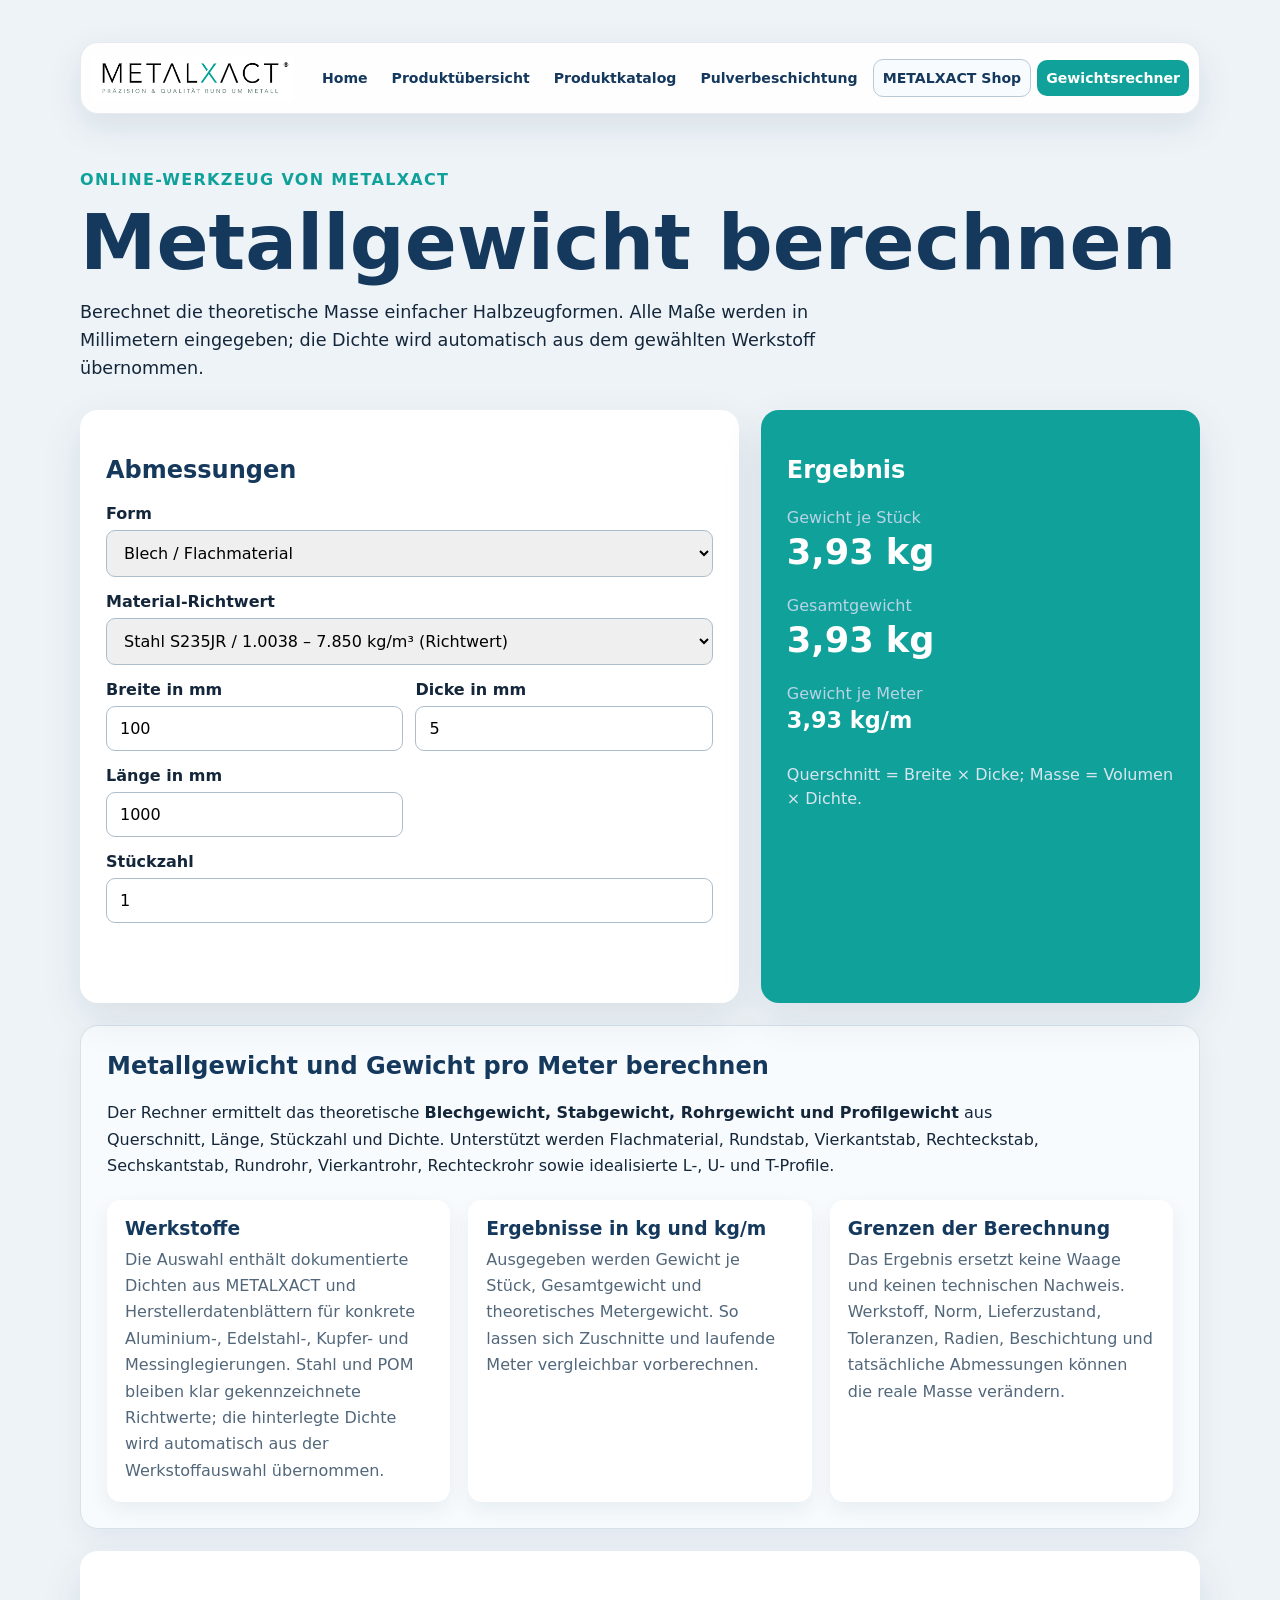
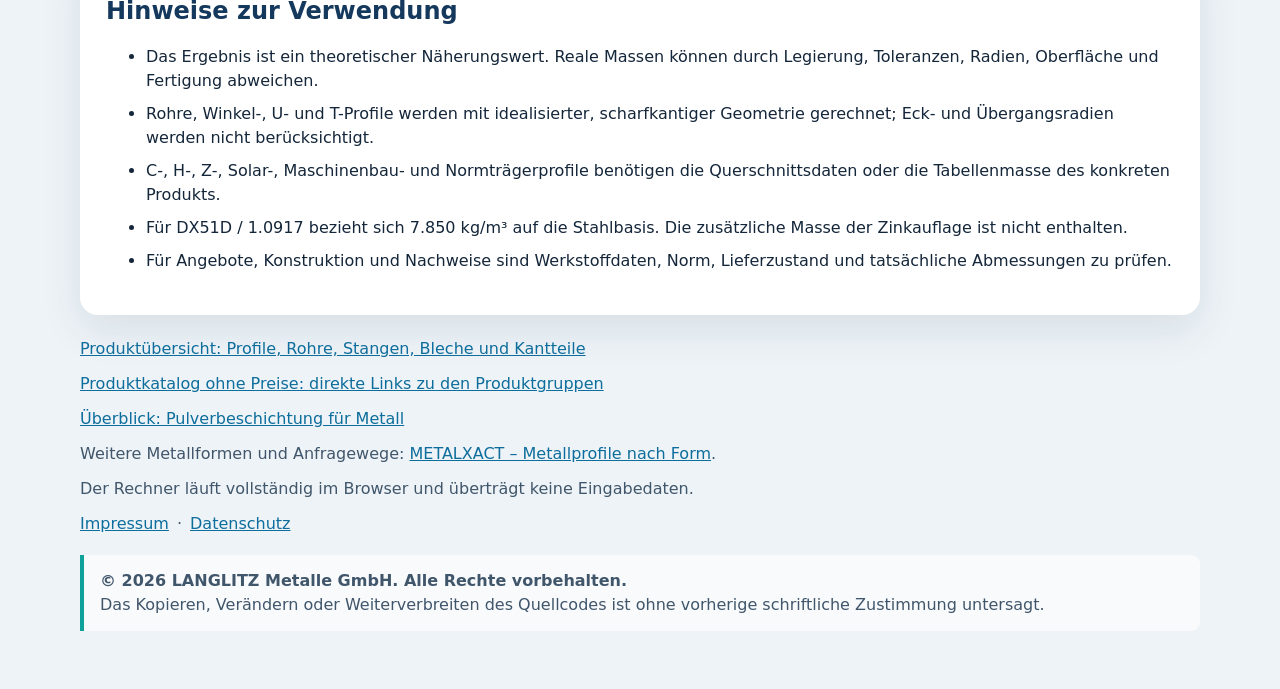
==== index.html @ 7cd344a8 "Hide manual density controls" ====
<!-- Copyright (c) 2026 LANGLITZ Metalle GmbH. All rights reserved. Copying, modification and redistribution of this source code are prohibited without prior written permission. -->
<!doctype html>
<html lang="de" data-rights-owner="LANGLITZ Metalle GmbH">
<head>
  <meta charset="utf-8">
  <meta name="viewport" content="width=device-width, initial-scale=1">
  <link rel="icon" type="image/png" href="[data-uri]">
  <title>Metallgewicht-Rechner: Profile, Rohre & Bleche | METALXACT</title>
  <meta name="description" content="Metallgewicht online berechnen: theoretische Masse und kg/m für Bleche, Stangen, Rohre sowie L-, U- und T-Profile aus Stahl, Edelstahl und weiteren Werkstoffen.">
  <meta name="robots" content="index,follow,max-image-preview:large,max-snippet:-1,max-video-preview:-1">
  <meta name="author" content="LANGLITZ Metalle GmbH">
  <meta name="copyright" content="Copyright 2026 LANGLITZ Metalle GmbH. Alle Rechte vorbehalten.">
  <meta name="rights" content="Quellcode, Design, Texte und Berechnungen sind Eigentum der LANGLITZ Metalle GmbH. Kopieren, Verändern und Weiterverbreiten nur mit vorheriger schriftlicher Zustimmung.">
  <meta name="theme-color" content="#15385d">
  <link rel="canonical" href="https://langlitzmetalle.github.io/metal-weight-calculator/">
  <link rel="license" href="https://github.com/LanglitzMetalle/metal-weight-calculator/blob/main/LICENSE">
  <link rel="sitemap" type="application/xml" href="https://langlitzmetalle.github.io/metal-weight-calculator/sitemap.xml">
  <meta property="og:type" content="website">
  <meta property="og:locale" content="de_DE">
  <meta property="og:site_name" content="METALXACT">
  <meta property="og:title" content="Metallgewicht-Rechner: Profile, Rohre & Bleche | METALXACT">
  <meta property="og:description" content="Metallgewicht online berechnen: theoretische Masse und kg/m für Bleche, Stangen, Rohre sowie L-, U- und T-Profile aus Stahl, Edelstahl und weiteren Werkstoffen.">
  <meta property="og:url" content="https://langlitzmetalle.github.io/metal-weight-calculator/">
  <meta name="twitter:card" content="summary">
  <meta name="twitter:title" content="Metallgewicht-Rechner: Profile, Rohre & Bleche | METALXACT">
  <meta name="twitter:description" content="Metallgewicht online berechnen: theoretische Masse und kg/m für Bleche, Stangen, Rohre sowie L-, U- und T-Profile aus Stahl, Edelstahl und weiteren Werkstoffen.">
  <link rel="stylesheet" href="styles.css?v=20261005-18">
  <script type="application/ld+json">
{
  "@context": "https://schema.org",
  "@graph": [
    {
      "@type": "Organization",
      "@id": "https://www.metalxact.com/#organization",
      "name": "LANGLITZ Metalle GmbH",
      "alternateName": "METALXACT",
      "url": "https://www.metalxact.com/"
    },
    {
      "@type": "WebSite",
      "@id": "https://langlitzmetalle.github.io/metal-weight-calculator/#website",
      "url": "https://langlitzmetalle.github.io/metal-weight-calculator/",
      "name": "METALXACT Metallwerkzeuge",
      "alternateName": "METALXACT",
      "inLanguage": "de-DE",
      "publisher": {
        "@id": "https://www.metalxact.com/#organization"
      },
      "copyrightHolder": {
        "@id": "https://www.metalxact.com/#organization"
      },
      "copyrightYear": 2026,
      "copyrightNotice": "© 2026 LANGLITZ Metalle GmbH. Alle Rechte vorbehalten.",
      "license": "https://github.com/LanglitzMetalle/metal-weight-calculator/blob/main/LICENSE"
    },
    {
      "@type": "WebPage",
      "@id": "https://langlitzmetalle.github.io/metal-weight-calculator/#webpage",
      "url": "https://langlitzmetalle.github.io/metal-weight-calculator/",
      "name": "Metallgewicht-Rechner für Profile, Rohre und Bleche",
      "description": "Metallgewicht online berechnen: theoretische Masse und kg/m für Bleche, Stangen, Rohre sowie L-, U- und T-Profile aus Stahl, Edelstahl und weiteren Werkstoffen.",
      "isPartOf": {
        "@id": "https://langlitzmetalle.github.io/metal-weight-calculator/#website"
      },
      "about": {
        "@id": "https://langlitzmetalle.github.io/metal-weight-calculator/#calculator"
      },
      "mainEntity": {
        "@id": "https://langlitzmetalle.github.io/metal-weight-calculator/#calculator"
      },
      "publisher": {
        "@id": "https://www.metalxact.com/#organization"
      },
      "inLanguage": "de-DE",
      "dateModified": "2026-10-05",
      "keywords": "Metallgewicht berechnen, Blechgewicht, Rohrgewicht, Stabgewicht, Profilgewicht, Gewicht pro Meter, Stahl, Edelstahl, Aluminium",
      "copyrightHolder": {
        "@id": "https://www.metalxact.com/#organization"
      },
      "copyrightYear": 2026,
      "copyrightNotice": "© 2026 LANGLITZ Metalle GmbH. Alle Rechte vorbehalten.",
      "license": "https://github.com/LanglitzMetalle/metal-weight-calculator/blob/main/LICENSE"
    },
    {
      "@type": "WebApplication",
      "@id": "https://langlitzmetalle.github.io/metal-weight-calculator/#calculator",
      "name": "METALXACT Metallgewicht-Rechner",
      "url": "https://langlitzmetalle.github.io/metal-weight-calculator/",
      "description": "Browserbasierter Rechner für theoretische Metallgewichte und Kilogramm pro Meter bei Blechen, Stangen, Rohren und ausgewählten Profilformen.",
      "applicationCategory": "UtilitiesApplication",
      "operatingSystem": "Any",
      "browserRequirements": "JavaScript und ein moderner Webbrowser",
      "isAccessibleForFree": true,
      "inLanguage": "de-DE",
      "provider": {
        "@id": "https://www.metalxact.com/#organization"
      },
      "copyrightHolder": {
        "@id": "https://www.metalxact.com/#organization"
      },
      "copyrightYear": 2026,
      "copyrightNotice": "© 2026 LANGLITZ Metalle GmbH. Alle Rechte vorbehalten.",
      "license": "https://github.com/LanglitzMetalle/metal-weight-calculator/blob/main/LICENSE"
    }
  ]
}
  </script>
</head>
<body>
  <main class="shell">
    <nav class="topnav" aria-label="Seitennavigation">
      <a class="topnav-brand" href="https://langlitzmetalle.github.io/" aria-label="METALXACT Startseite">
        <img src="metalxact-logo.png" width="397" height="90" alt="METALXACT – Präzision und Qualität rund um Metall">
      </a>
      <a href="https://langlitzmetalle.github.io/">Home</a>
      <a href="produkte.html">Produktübersicht</a>
      <a href="produktkatalog.html">Produktkatalog</a>
      <a href="pulverbeschichtung.html">Pulverbeschichtung</a>
      <a class="nav-shop" href="https://www.metalxact.com/">METALXACT Shop</a>
      <a class="nav-calculator active" href="index.html" aria-current="page">Gewichtsrechner</a>
    </nav>
    <header>
      <p class="eyebrow">Online-Werkzeug von METALXACT</p>
      <h1>Metallgewicht berechnen</h1>
      <p class="intro">Berechnet die theoretische Masse einfacher Halbzeugformen. Alle Maße werden in Millimetern eingegeben; die Dichte wird automatisch aus dem gewählten Werkstoff übernommen.</p>
    </header>

    <section class="calculator" aria-labelledby="calculator-title">
      <div class="form-panel">
        <h2 id="calculator-title">Abmessungen</h2>

        <label for="shape">Form</label>
        <select id="shape">
          <option value="plate">Blech / Flachmaterial</option>
          <option value="round">Rundstab</option>
          <option value="square">Vierkantstab</option>
          <option value="rect">Rechteckstab</option>
          <option value="hex">Sechskantstab</option>
          <option value="tube-round">Rundrohr</option>
          <option value="tube-square">Vierkantrohr</option>
          <option value="tube-rect">Rechteckrohr</option>
          <option value="angle">Winkelprofil (L)</option>
          <option value="channel">U-Profil</option>
          <option value="tee">T-Profil</option>
        </select>

        <label for="material">Material-Richtwert</label>
        <select id="material">
          <optgroup label="Stahl">
            <option value="7850" data-note="Technischer Richtwert 7.850 kg/m³ für Stahl nach SSAB Referenzwert; tatsächliche Produktmasse und Toleranzen prüfen.">Stahl S235JR / 1.0038 – 7.850 kg/m³ (Richtwert)</option>
            <option value="7850" data-note="Technischer Richtwert 7.850 kg/m³ für Stahl. Werkstoff DC01 / 1.0330; tatsächliche Produktmasse und Toleranzen prüfen.">Stahl DC01 / 1.0330 – 7.850 kg/m³ (Richtwert)</option>
            <option value="7850" data-note="Technischer Richtwert 7.850 kg/m³ für die Stahlbasis. Die Masse der Zinkauflage ist nicht enthalten und hängt von der Beschichtung ab.">Stahl verzinkt DX51D / 1.0917 – 7.850 kg/m³ (Stahlbasis)</option>
            <option value="7850" data-note="Technischer Richtwert 7.850 kg/m³ für Stahl. Werkstoff S235JRC+C / 1.0122; tatsächliche Produktmasse und Toleranzen prüfen.">Stahl S235JRC+C / 1.0122 – 7.850 kg/m³ (Richtwert)</option>
            <option value="7850" data-note="Technischer Richtwert 7.850 kg/m³ für Stahl. Werkstoff S355J2 / 1.0577; tatsächliche Produktmasse und Toleranzen prüfen.">Stahl S355J2 / 1.0577 – 7.850 kg/m³ (Richtwert)</option>
          </optgroup>
          <optgroup label="Edelstahl – Werkstoffdatenblätter">
            <option value="7900" data-note="METALXACT Werkstoffdatenblatt 1.4301: Dichte 7,9 kg/dm³.">Edelstahl 1.4301 (V2A) – 7.900 kg/m³</option>
            <option value="7900" data-note="voestalpine BÖHLER Werkstoffdatenblatt A506 für 1.4305 / X8CrNiS18-9: Dichte 7,9 kg/dm³.">Edelstahl 1.4305 / X8CrNiS18-9 – 7.900 kg/m³</option>
            <option value="8000" data-note="METALXACT Werkstoffdatenblatt 1.4404: Dichte 8,0 kg/dm³.">Edelstahl 1.4404 (V4A) – 8.000 kg/m³</option>
            <option value="7900" data-note="METALXACT Werkstoffdatenblatt 1.4541: Dichte 7,9 kg/dm³.">Edelstahl 1.4541 – 7.900 kg/m³</option>
            <option value="8000" data-note="METALXACT Werkstoffdatenblatt 1.4571: Dichte 8,0 kg/dm³.">Edelstahl 1.4571 – 8.000 kg/m³</option>
          </optgroup>
          <optgroup label="Aluminium – METALXACT Werkstoffdatenblätter">
            <option value="2700" data-note="METALXACT Werkstoffdatenblatt EN AW-1050A (Al99,5): Dichte 2,70 kg/dm³.">Aluminium EN AW-1050A – 2.700 kg/m³</option>
            <option value="2850" data-note="METALXACT Werkstoffdatenblatt EN AW-2007 (AlCu4PbMgMn): Dichte 2,85 kg/dm³.">Aluminium EN AW-2007 – 2.850 kg/m³</option>
            <option value="2800" data-note="METALXACT Werkstoffdatenblatt EN AW-2017A (AlCu4MgSi): Dichte 2,80 kg/dm³.">Aluminium EN AW-2017A – 2.800 kg/m³</option>
            <option value="2660" data-note="METALXACT Werkstoffdatenblatt EN AW-5083 (AlMg4,5Mn0,7): Dichte 2,66 kg/dm³.">Aluminium EN AW-5083 – 2.660 kg/m³</option>
            <option value="2670" data-note="METALXACT Werkstoffdatenblatt EN AW-5754 (AlMg3): Dichte 2,67 kg/dm³.">Aluminium EN AW-5754 – 2.670 kg/m³</option>
            <option value="2700" data-note="METALXACT Werkstoffdatenblatt EN AW-6060 (AlMgSi0,5): Dichte 2,70 kg/dm³.">Aluminium EN AW-6060 – 2.700 kg/m³</option>
            <option value="2700" data-note="METALXACT Werkstoffdatenblatt EN AW-6082 (AlMgSi1): Dichte 2,70 kg/dm³.">Aluminium EN AW-6082 – 2.700 kg/m³</option>
          </optgroup>
          <optgroup label="Kupfer- und Messinglegierungen – Werkstoffdatenblätter">
            <option value="8930" data-note="METALXACT Werkstoffdatenblatt CW004A Cu-ETP: Dichte 8,93 kg/dm³.">Kupfer CW004A / Cu-ETP – 8.930 kg/m³</option>
            <option value="8900" data-note="Aurubis Werkstoffdatenblatt Cu-DHP / CW024A: Dichte 8,9 g/cm³.">Kupfer Cu-DHP / CW024A – 8.900 kg/m³</option>
            <option value="8900" data-note="Aurubis Werkstoffangabe Cu-OF / CW008A: Dichte 8,9 g/cm³.">Kupfer Cu-OF / CW008A – 8.900 kg/m³</option>
            <option value="8440" data-note="METALXACT Werkstoffdatenblatt CW508L CuZn37: Dichte 8,44 kg/dm³.">Messing CW508L / CuZn37 – 8.440 kg/m³</option>
            <option value="8500" data-note="Diehl Brass Solutions Werkstoffdatenblatt CuZn39Pb3 / CW614N: Dichte 8,5 g/cm³.">Messing CuZn39Pb3 / CW614N – 8.500 kg/m³</option>
            <option value="8720" data-note="METALXACT Werkstoffdatenblatt CC483K CuSn12-C: Dichte 8,72 g/cm³.">Bronze CC483K / CuSn12-C – 8.720 kg/m³</option>
            <option value="8830" data-note="METALXACT Werkstoffdatenblatt CC493K CuSn7Zn4Pb7-C: Dichte 8,83 g/cm³.">Rotguss CC493K / CuSn7Zn4Pb7-C – 8.830 kg/m³</option>
          </optgroup>
          <optgroup label="Kunststoff">
            <option value="1410" data-note="Technischer Richtwert für POM; im METALXACT Werkstoffdatenblatt-Bereich ist kein Dichtewert für POM veröffentlicht.">POM – 1.410 kg/m³ (Richtwert)</option>
          </optgroup>
        </select>

        <div hidden aria-hidden="true">
          <label for="density">Dichte in kg/m³</label>
          <input id="density" type="number" min="1" step="1" value="7850" inputmode="decimal">
          <p id="density-note" class="field-note">Technischer Richtwert 7.850 kg/m³ für Stahl nach SSAB Referenzwert; tatsächliche Produktmasse und Toleranzen prüfen.</p>
        </div>
        <div id="dimensions" class="dimensions"></div>

        <label for="quantity">Stückzahl</label>
        <input id="quantity" type="number" min="1" step="1" value="1" inputmode="numeric">

        <p id="error" class="error" role="alert"></p>
      </div>

      <div class="result-panel" aria-live="polite">
        <h2>Ergebnis</h2>
        <p class="result-label">Gewicht je Stück</p>
        <p class="result" id="weight-piece">–</p>
        <p class="result-label">Gesamtgewicht</p>
        <p class="result" id="weight-total">–</p>
        <p class="result-label">Gewicht je Meter</p>
        <p class="result small" id="weight-meter">–</p>
        <p id="formula" class="formula"></p>
      </div>
    </section>


    <section class="seo-content" aria-labelledby="seo-calculator-title">
      <h2 id="seo-calculator-title">Metallgewicht und Gewicht pro Meter berechnen</h2>
      <p>Der Rechner ermittelt das theoretische <strong>Blechgewicht, Stabgewicht, Rohrgewicht und Profilgewicht</strong> aus Querschnitt, Länge, Stückzahl und Dichte. Unterstützt werden Flachmaterial, Rundstab, Vierkantstab, Rechteckstab, Sechskantstab, Rundrohr, Vierkantrohr, Rechteckrohr sowie idealisierte L-, U- und T-Profile.</p>
      <div class="semantic-grid">
        <article><h3>Werkstoffe</h3><p>Die Auswahl enthält dokumentierte Dichten aus METALXACT und Herstellerdatenblättern für konkrete Aluminium-, Edelstahl-, Kupfer- und Messinglegierungen. Stahl und POM bleiben klar gekennzeichnete Richtwerte; die hinterlegte Dichte wird automatisch aus der Werkstoffauswahl übernommen.</p></article>
        <article><h3>Ergebnisse in kg und kg/m</h3><p>Ausgegeben werden Gewicht je Stück, Gesamtgewicht und theoretisches Metergewicht. So lassen sich Zuschnitte und laufende Meter vergleichbar vorberechnen.</p></article>
        <article><h3>Grenzen der Berechnung</h3><p>Das Ergebnis ersetzt keine Waage und keinen technischen Nachweis. Werkstoff, Norm, Lieferzustand, Toleranzen, Radien, Beschichtung und tatsächliche Abmessungen können die reale Masse verändern.</p></article>
      </div>
    </section>

    <section class="notes">
      <h2>Hinweise zur Verwendung</h2>
      <ul>
        <li>Das Ergebnis ist ein theoretischer Näherungswert. Reale Massen können durch Legierung, Toleranzen, Radien, Oberfläche und Fertigung abweichen.</li>
        <li>Rohre, Winkel-, U- und T-Profile werden mit idealisierter, scharfkantiger Geometrie gerechnet; Eck- und Übergangsradien werden nicht berücksichtigt.</li>
        <li>C-, H-, Z-, Solar-, Maschinenbau- und Normträgerprofile benötigen die Querschnittsdaten oder die Tabellenmasse des konkreten Produkts.</li>
        <li>Für DX51D / 1.0917 bezieht sich 7.850 kg/m³ auf die Stahlbasis. Die zusätzliche Masse der Zinkauflage ist nicht enthalten.</li>
        <li>Für Angebote, Konstruktion und Nachweise sind Werkstoffdaten, Norm, Lieferzustand und tatsächliche Abmessungen zu prüfen.</li>
      </ul>
    </section>

    <footer>
      <p><a href="produkte.html">Produktübersicht: Profile, Rohre, Stangen, Bleche und Kantteile</a></p>
      <p><a href="produktkatalog.html">Produktkatalog ohne Preise: direkte Links zu den Produktgruppen</a></p>
      <p><a href="pulverbeschichtung.html">Überblick: Pulverbeschichtung für Metall</a></p>
      <p>Weitere Metallformen und Anfragewege: <a href="https://www.metalxact.com/formen/">METALXACT – Metallprofile nach Form</a>.</p>
      <p>Der Rechner läuft vollständig im Browser und überträgt keine Eingabedaten.</p>
      <p class="legal-links"><a href="https://www.metalxact.com/informationen/impressum/">Impressum</a> · <a href="https://www.metalxact.com/informationen/datenschutz/">Datenschutz</a></p>
      <p class="copyright-notice"><strong>© 2026 LANGLITZ Metalle GmbH. Alle Rechte vorbehalten.</strong><br>Das Kopieren, Verändern oder Weiterverbreiten des Quellcodes ist ohne vorherige schriftliche Zustimmung untersagt.</p>
    </footer>
  </main>
  <script src="app.js?v=20261005-5"></script>
</body>
</html>
---- styles.css ----
/*
 * Copyright (c) 2026 LANGLITZ Metalle GmbH. All rights reserved.
 * Copying, modification and redistribution are prohibited without prior written permission.
 */

:root {
  color-scheme: light;
  font-family: Inter, ui-sans-serif, system-ui, -apple-system, BlinkMacSystemFont, "Segoe UI", sans-serif;
  color: #14263a;
  background: #eef3f7;
}

* { box-sizing: border-box; }
body { margin: 0; }
.shell { width: min(1120px, calc(100% - 32px)); margin: 0 auto; padding: 42px 0; }
header { margin-bottom: 28px; }
.topnav { display: flex; flex-wrap: nowrap; align-items: center; gap: 6px; margin-bottom: 56px; padding: 10px; border: 1px solid rgba(21, 56, 93, .1); border-radius: 18px; background: rgba(255, 255, 255, .9); box-shadow: 0 12px 34px rgba(21, 56, 93, .1); }
.topnav a { padding: 10px 9px; border-radius: 10px; color: #15385d; font-size: .88rem; font-weight: 780; text-decoration: none; white-space: nowrap; transition: background-color .16s ease, color .16s ease, transform .16s ease; }
.topnav a.topnav-brand,
.topnav a.topnav-brand:hover,
.topnav a.topnav-brand:focus,
.topnav a.topnav-brand:active {
  display: block;
  width: clamp(168px, 18vw, 200px);
  height: 50px;
  margin: 0 auto 0 2px;
  padding: 0;
  background: transparent;
  transform: none !important;
  transition: none;
}
.topnav-brand img { display: block; width: 100%; height: 100%; object-fit: contain; }
.sr-only { position: absolute; width: 1px; height: 1px; padding: 0; margin: -1px; overflow: hidden; clip: rect(0, 0, 0, 0); white-space: nowrap; border: 0; }
.topnav a:hover { background: #e8f0f6; color: #0f2e4d; transform: translateY(-1px); }
.topnav a.active { background: #15385d; color: #fff; }
.topnav a.nav-shop { border: 1px solid #b8c9d5; background: #f8fbfd; }
.topnav a.nav-shop:hover { border-color: #15385d; background: #edf4f8; }
.topnav a.nav-calculator { background: #10a19a; color: #fff; }
.topnav a.nav-calculator:hover, .topnav a.nav-calculator:focus-visible { background: #15385d; color: #fff; }
.eyebrow { color: #10a19a; font-weight: 800; letter-spacing: .08em; text-transform: uppercase; }
h1 { margin: 8px 0; font-size: clamp(2.2rem, 7vw, 4.8rem); line-height: .98; color: #15385d; }
h2 { color: #15385d; }
.intro { max-width: 760px; font-size: 1.1rem; line-height: 1.6; }
.hero-actions { display: flex; flex-wrap: wrap; gap: 12px; margin-top: 24px; }
.button-link { display: inline-block; padding: 12px 16px; border-radius: 9px; background: #10a19a; color: #fff; font-weight: 800; text-decoration: none; }
.button-link:hover, .button-link:focus-visible { background: #15385d; }
.button-link.secondary { background: #15385d; }
.calculator { display: grid; grid-template-columns: minmax(0, 1.2fr) minmax(280px, .8fr); gap: 22px; }
.form-panel, .result-panel, .notes { background: #fff; border-radius: 18px; padding: 26px; box-shadow: 0 15px 40px rgba(21, 56, 93, .1); }
label { display: block; margin: 15px 0 7px; font-weight: 700; }
.field-note { margin: 7px 0 0; color: #52677a; font-size: .9rem; line-height: 1.45; }
input, select, button { width: 100%; border-radius: 9px; border: 1px solid #aebdca; padding: 12px 13px; font: inherit; }
input:focus, select:focus { outline: 3px solid rgba(26, 114, 160, .2); border-color: #1a72a0; }
.dimensions { display: grid; grid-template-columns: repeat(2, minmax(0, 1fr)); gap: 0 12px; }
button { margin-top: 22px; border: 0; background: #10a19a; color: #fff; font-weight: 800; cursor: pointer; }
button:hover, button:focus-visible { background: #15385d; }
.result-panel { background: #10a19a; color: #fff; }
.result-panel h2 { color: #fff; }
.result-label { margin: 24px 0 4px; color: #b9d4e7; }
.result { margin: 0; font-weight: 850; font-size: 2.2rem; }
.result.small { font-size: 1.4rem; }
.formula { margin-top: 30px; color: #d8e5ee; line-height: 1.5; }
.error { min-height: 1.4em; color: #a32616; font-weight: 700; }
.notes { margin-top: 22px; }
.notes li { margin-bottom: 9px; line-height: 1.5; }
.catalog { display: grid; grid-template-columns: repeat(2, minmax(0, 1fr)); gap: 20px; }
.catalog-card { background: #fff; border-radius: 18px; padding: 24px; box-shadow: 0 15px 40px rgba(21, 56, 93, .1); }
.catalog-card h2 { margin-top: 0; }
.catalog-card p { color: #52677a; line-height: 1.5; }
.catalog-card ul { columns: 2; column-gap: 24px; padding-left: 20px; }
.catalog-card li { break-inside: avoid; margin-bottom: 9px; }
.catalog-card a { text-underline-offset: 3px; }
.catalog-card.compact ul { columns: 1; }
.catalog-jump { display: flex; flex-wrap: wrap; gap: 10px; margin: 0 0 22px; padding: 0; list-style: none; }
.catalog-jump a { display: inline-block; padding: 9px 13px; border: 1px solid #c7d3dc; border-radius: 999px; background: #fff; color: #15385d; font-weight: 750; text-decoration: none; }
.catalog-jump a:hover { border-color: #15385d; background: #15385d; color: #fff; }
.catalog-section { margin-top: 24px; scroll-margin-top: 20px; }
.catalog-section > h2 { margin: 0 0 14px; font-size: 1.75rem; }
.catalog-section .catalog { align-items: start; }
.catalog-list { margin: 0; padding-left: 20px; columns: 2; column-gap: 24px; }
.catalog-list li { break-inside: avoid; margin-bottom: 10px; line-height: 1.4; }
.catalog-list a { text-underline-offset: 3px; }
.catalog-source { color: #52677a; font-size: .94rem; line-height: 1.55; }
.fact-grid { display: grid; grid-template-columns: repeat(3, minmax(0, 1fr)); gap: 20px; margin-bottom: 20px; }
.fact-card, .process-section { background: #fff; border-radius: 18px; padding: 24px; box-shadow: 0 15px 40px rgba(21, 56, 93, .1); }
.fact-card h2 { margin: 8px 0; }
.fact-card p { margin-bottom: 0; color: #52677a; line-height: 1.55; }
.fact-value { color: #10a19a; font-size: 2rem; font-weight: 850; }
.coating-catalog { margin-bottom: 20px; }
.coating-catalog .catalog-card ul { columns: 1; }
.process-section h2 { margin-top: 0; }
.process-list { display: grid; grid-template-columns: repeat(3, minmax(0, 1fr)); gap: 16px; padding: 0; list-style: none; counter-reset: process; }
.process-list li { counter-increment: process; border-left: 4px solid #10a19a; padding: 4px 0 4px 16px; }
.process-list li::before { content: "0" counter(process); display: block; margin-bottom: 8px; color: #10a19a; font-weight: 850; }
.process-list strong, .process-list span { display: block; }
.process-list span { margin-top: 8px; color: #52677a; line-height: 1.55; }
footer { margin-top: 24px; color: #40566b; }
.legal-links { display: flex; flex-wrap: wrap; gap: 8px; align-items: center; }
.copyright-notice { margin-top: 22px; padding: 14px 16px; border-left: 4px solid #10a19a; background: rgba(255, 255, 255, .62); border-radius: 0 9px 9px 0; line-height: 1.5; }
a { color: #0d6d9c; }

@media (max-width: 980px) {
  .topnav { flex-wrap: wrap; align-items: stretch; }
  .topnav a.topnav-brand { flex: 1 0 100%; width: 100%; margin: 2px 0 7px; }
  .topnav-brand img { width: min(220px, 78vw); margin: 0 auto; }
  .topnav a:not(.topnav-brand) { flex: 1 1 160px; text-align: center; }
}

@media (max-width: 760px) {
  .calculator { grid-template-columns: 1fr; }
  .catalog { grid-template-columns: 1fr; }
  .fact-grid, .process-list { grid-template-columns: 1fr; }
  .dimensions { grid-template-columns: 1fr; }
  .catalog-card ul { columns: 1; }
  .catalog-list { columns: 1; }
  .shell { padding: 30px 0; }
}


/* SEO content and visible breadcrumb navigation */
.breadcrumbs { display: flex; align-items: center; flex-wrap: wrap; gap: 8px; margin: 18px 0 4px; color: #52677a; font-size: .94rem; }
.breadcrumbs a { color: #15385d; font-weight: 700; text-underline-offset: 3px; }
.seo-content { margin-top: 22px; padding: 26px; border: 1px solid #d7e1e8; border-radius: 18px; background: #f8fbfd; box-shadow: 0 10px 28px rgba(21, 56, 93, .06); }
.seo-content h2 { margin-top: 0; }
.seo-content p { max-width: 980px; line-height: 1.65; }
.semantic-grid { display: grid; grid-template-columns: repeat(3, minmax(0, 1fr)); gap: 18px; margin-top: 20px; }
.semantic-grid article { padding: 18px; border-radius: 14px; background: #fff; box-shadow: 0 8px 20px rgba(21, 56, 93, .07); }
.semantic-grid h3 { margin: 0 0 8px; color: #15385d; }
.semantic-grid p { margin: 0; color: #52677a; }
@media (max-width: 760px) { .semantic-grid { grid-template-columns: 1fr; } .seo-content { padding: 21px; } }
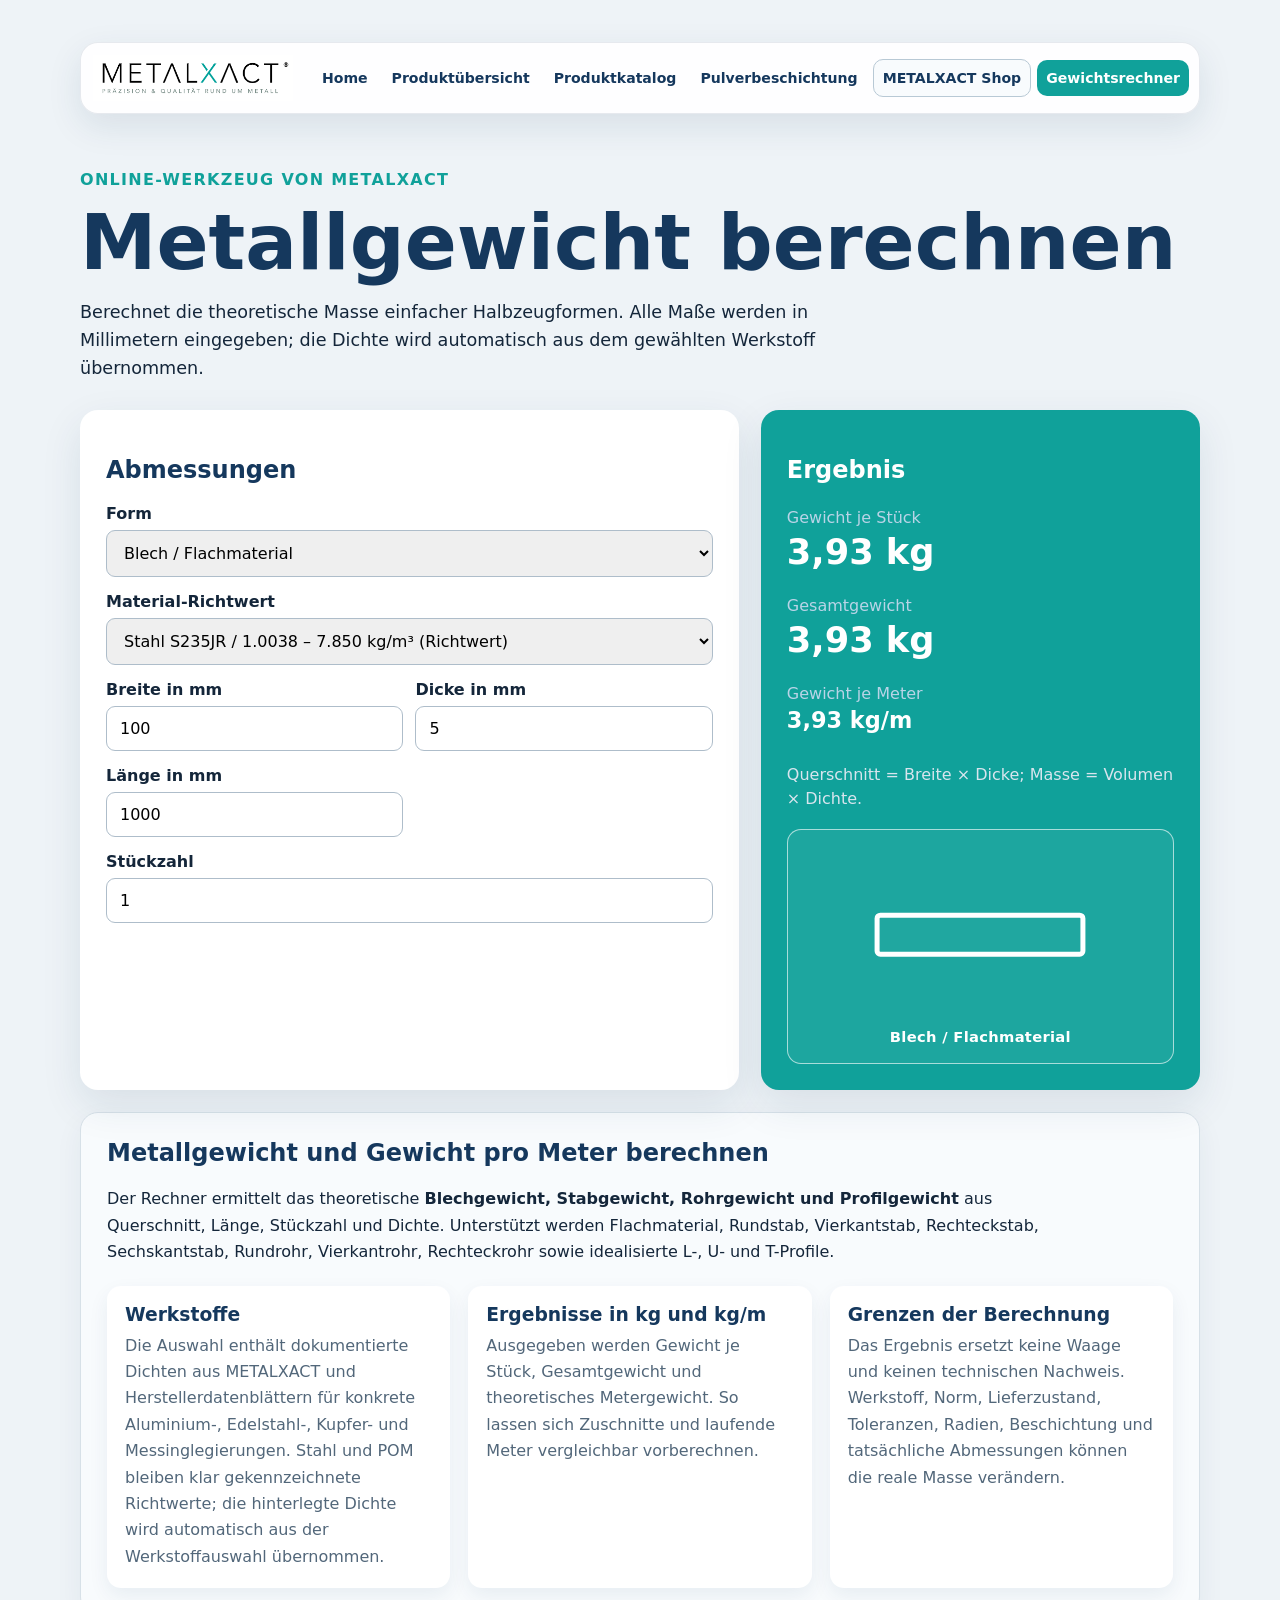
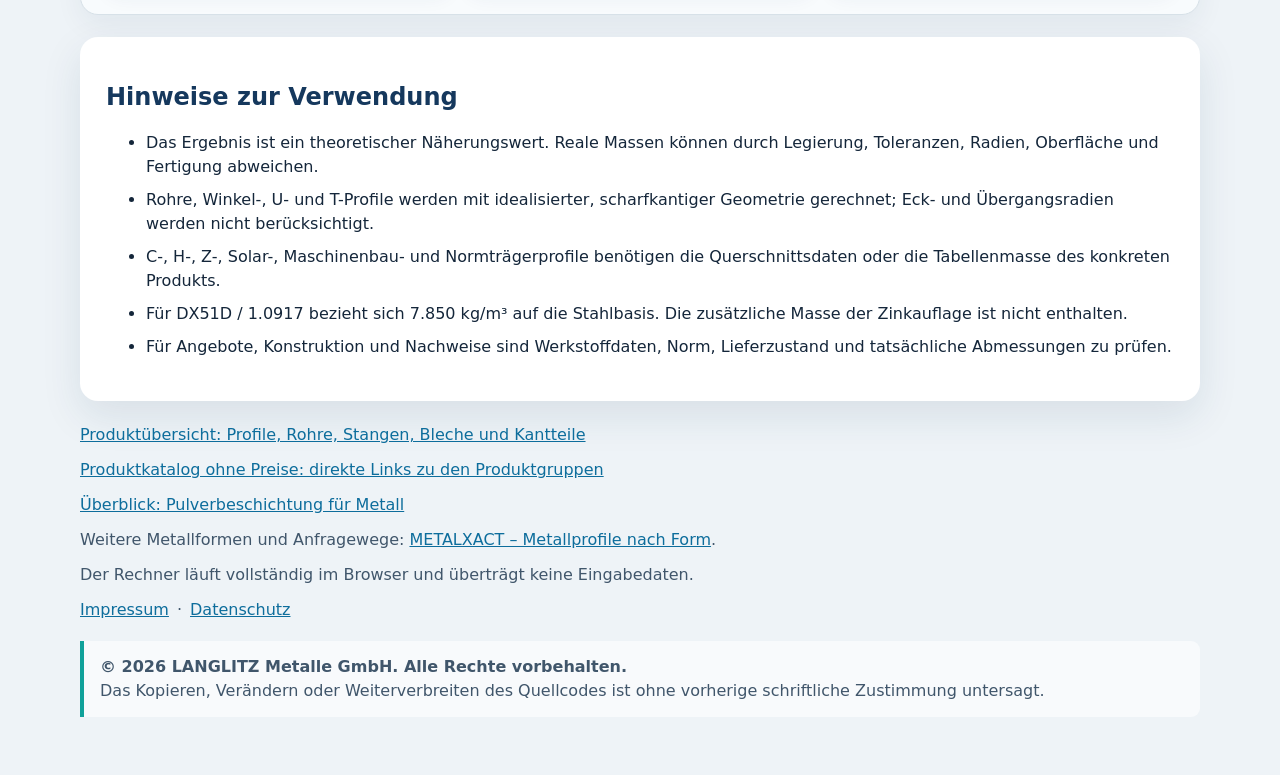
==== commit bac63c02: "Add dynamic profile illustrations" ====
--- a/index.html
+++ b/index.html
@@ -24,7 +24,7 @@
   <meta name="twitter:card" content="summary">
   <meta name="twitter:title" content="Metallgewicht-Rechner: Profile, Rohre & Bleche | METALXACT">
   <meta name="twitter:description" content="Metallgewicht online berechnen: theoretische Masse und kg/m für Bleche, Stangen, Rohre sowie L-, U- und T-Profile aus Stahl, Edelstahl und weiteren Werkstoffen.">
-  <link rel="stylesheet" href="styles.css?v=20261005-18">
+  <link rel="stylesheet" href="styles.css?v=20261005-19">
   <script type="application/ld+json">
 {
   "@context": "https://schema.org",
@@ -205,6 +205,50 @@
         <p class="result-label">Gewicht je Meter</p>
         <p class="result small" id="weight-meter">–</p>
         <p id="formula" class="formula"></p>
+        <div id="shape-visual" class="shape-visual" role="img" aria-label="Formdarstellung: Blech / Flachmaterial">
+          <svg viewBox="0 0 240 160" aria-hidden="true" focusable="false">
+            <defs>
+              <symbol id="mx-shape-plate" viewBox="0 0 240 160">
+                <rect class="shape-solid" x="25" y="62" width="190" height="36" rx="3"/>
+              </symbol>
+              <symbol id="mx-shape-round" viewBox="0 0 240 160">
+                <circle class="shape-solid" cx="120" cy="80" r="52"/>
+              </symbol>
+              <symbol id="mx-shape-square" viewBox="0 0 240 160">
+                <rect class="shape-solid" x="70" y="30" width="100" height="100" rx="2"/>
+              </symbol>
+              <symbol id="mx-shape-rect" viewBox="0 0 240 160">
+                <rect class="shape-solid" x="35" y="50" width="170" height="60" rx="2"/>
+              </symbol>
+              <symbol id="mx-shape-hex" viewBox="0 0 240 160">
+                <polygon class="shape-solid" points="78,28 162,28 210,80 162,132 78,132 30,80"/>
+              </symbol>
+              <symbol id="mx-shape-tube-round" viewBox="0 0 240 160">
+                <circle class="shape-solid" cx="120" cy="80" r="56"/>
+                <circle class="shape-cutout" cx="120" cy="80" r="34" fill="#10a19a" fill-opacity="1"/>
+              </symbol>
+              <symbol id="mx-shape-tube-square" viewBox="0 0 240 160">
+                <rect class="shape-solid" x="62" y="22" width="116" height="116" rx="3"/>
+                <rect class="shape-cutout" x="86" y="46" width="68" height="68" rx="2" fill="#10a19a" fill-opacity="1"/>
+              </symbol>
+              <symbol id="mx-shape-tube-rect" viewBox="0 0 240 160">
+                <rect class="shape-solid" x="30" y="43" width="180" height="74" rx="3"/>
+                <rect class="shape-cutout" x="58" y="62" width="124" height="36" rx="2" fill="#10a19a" fill-opacity="1"/>
+              </symbol>
+              <symbol id="mx-shape-angle" viewBox="0 0 240 160">
+                <path class="shape-solid" d="M48 24H82V108H192V136H48Z"/>
+              </symbol>
+              <symbol id="mx-shape-channel" viewBox="0 0 240 160">
+                <path class="shape-solid" d="M40 24H74V105H166V24H200V136H40Z"/>
+              </symbol>
+              <symbol id="mx-shape-tee" viewBox="0 0 240 160">
+                <path class="shape-solid" d="M38 24H202V56H137V136H103V56H38Z"/>
+              </symbol>
+            </defs>
+            <use id="shape-visual-use" href="#mx-shape-plate" fill="#fff" fill-opacity=".11" stroke="#fff" stroke-width="5" stroke-linejoin="round"/>
+          </svg>
+          <p id="shape-visual-label" class="shape-visual-label">Blech / Flachmaterial</p>
+        </div>
       </div>
     </section>
 
@@ -240,6 +284,6 @@
       <p class="copyright-notice"><strong>© 2026 LANGLITZ Metalle GmbH. Alle Rechte vorbehalten.</strong><br>Das Kopieren, Verändern oder Weiterverbreiten des Quellcodes ist ohne vorherige schriftliche Zustimmung untersagt.</p>
     </footer>
   </main>
-  <script src="app.js?v=20261005-5"></script>
+  <script src="app.js?v=20261005-6"></script>
 </body>
 </html>
--- a/styles.css
+++ b/styles.css
@@ -60,6 +60,11 @@
 .result { margin: 0; font-weight: 850; font-size: 2.2rem; }
 .result.small { font-size: 1.4rem; }
 .formula { margin-top: 30px; color: #d8e5ee; line-height: 1.5; }
+.shape-visual { display: grid; place-items: center; margin-top: 18px; min-height: 205px; padding: 18px; border: 1.5px solid rgba(255, 255, 255, .62); border-radius: 14px; background: rgba(255, 255, 255, .055); }
+.shape-visual svg { display: block; width: min(100%, 260px); height: auto; overflow: visible; }
+.shape-visual .shape-solid { fill: rgba(255, 255, 255, .11); stroke: #fff; stroke-width: 5; stroke-linejoin: round; vector-effect: non-scaling-stroke; }
+.shape-visual .shape-cutout { fill: #10a19a; stroke: #fff; stroke-width: 5; stroke-linejoin: round; vector-effect: non-scaling-stroke; }
+.shape-visual-label { margin: 6px 0 0; color: #fff; font-size: .92rem; font-weight: 800; letter-spacing: .02em; text-align: center; }
 .error { min-height: 1.4em; color: #a32616; font-weight: 700; }
 .notes { margin-top: 22px; }
 .notes li { margin-bottom: 9px; line-height: 1.5; }
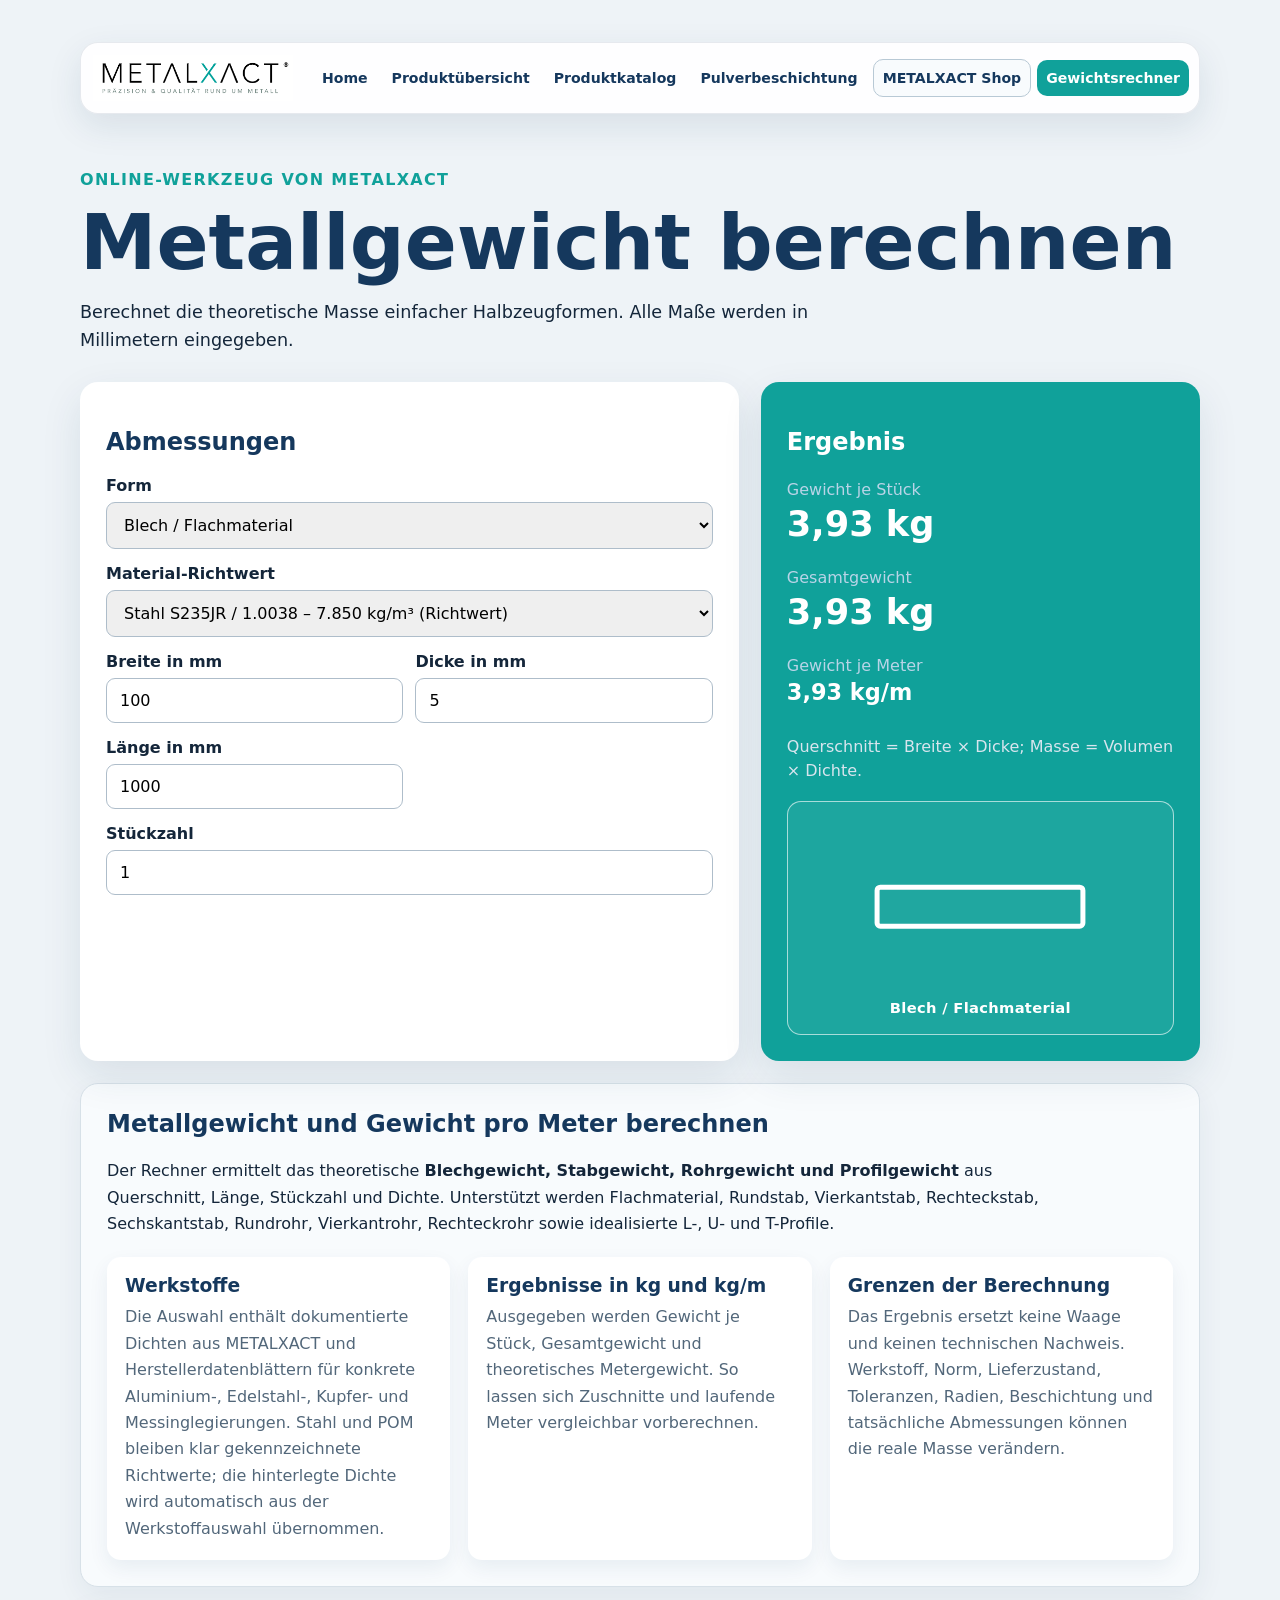
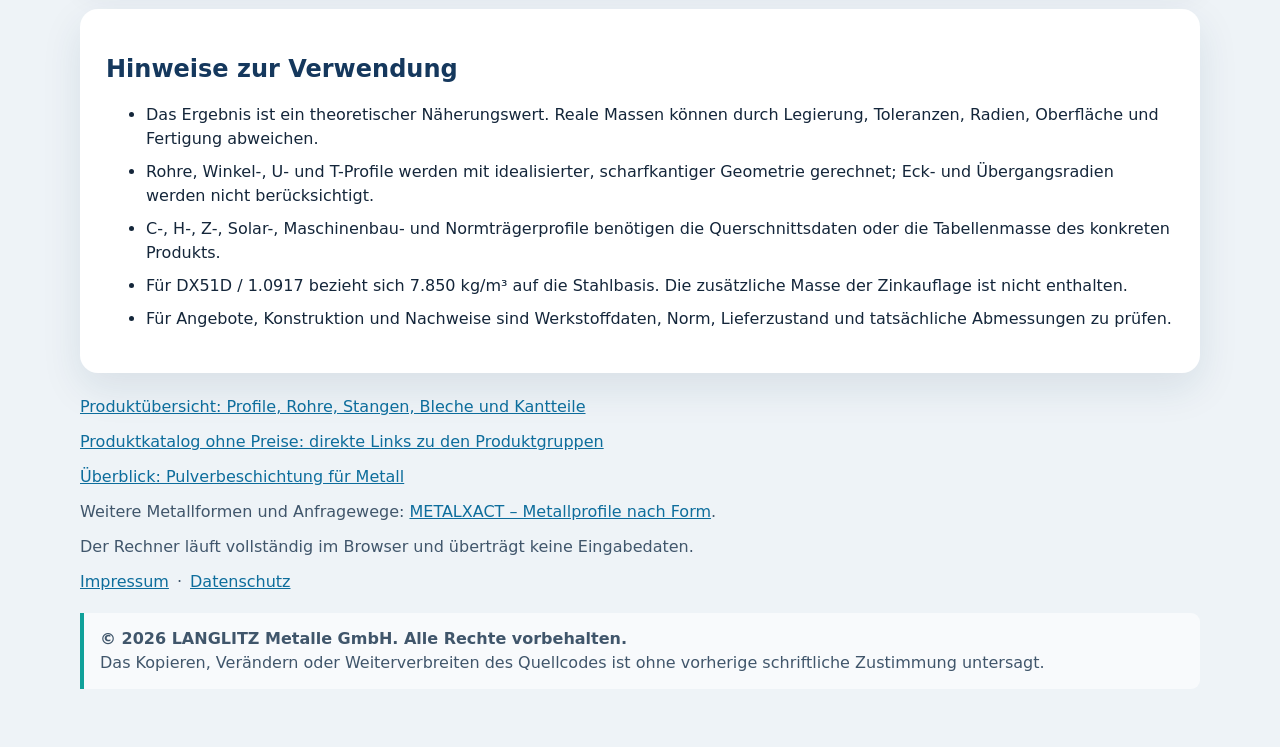
==== commit c6878a89: "Shorten calculator introduction" ====
--- a/index.html
+++ b/index.html
@@ -122,7 +122,7 @@
     <header>
       <p class="eyebrow">Online-Werkzeug von METALXACT</p>
       <h1>Metallgewicht berechnen</h1>
-      <p class="intro">Berechnet die theoretische Masse einfacher Halbzeugformen. Alle Maße werden in Millimetern eingegeben; die Dichte wird automatisch aus dem gewählten Werkstoff übernommen.</p>
+      <p class="intro">Berechnet die theoretische Masse einfacher Halbzeugformen. Alle Maße werden in Millimetern eingegeben.</p>
     </header>
 
     <section class="calculator" aria-labelledby="calculator-title">
@@ -221,7 +221,7 @@
                 <rect class="shape-solid" x="35" y="50" width="170" height="60" rx="2"/>
               </symbol>
               <symbol id="mx-shape-hex" viewBox="0 0 240 160">
-                <polygon class="shape-solid" points="78,28 162,28 210,80 162,132 78,132 30,80"/>
+                <polygon class="shape-solid" points="88,25 152,25 184,80 152,135 88,135 56,80"/>
               </symbol>
               <symbol id="mx-shape-tube-round" viewBox="0 0 240 160">
                 <circle class="shape-solid" cx="120" cy="80" r="56"/>
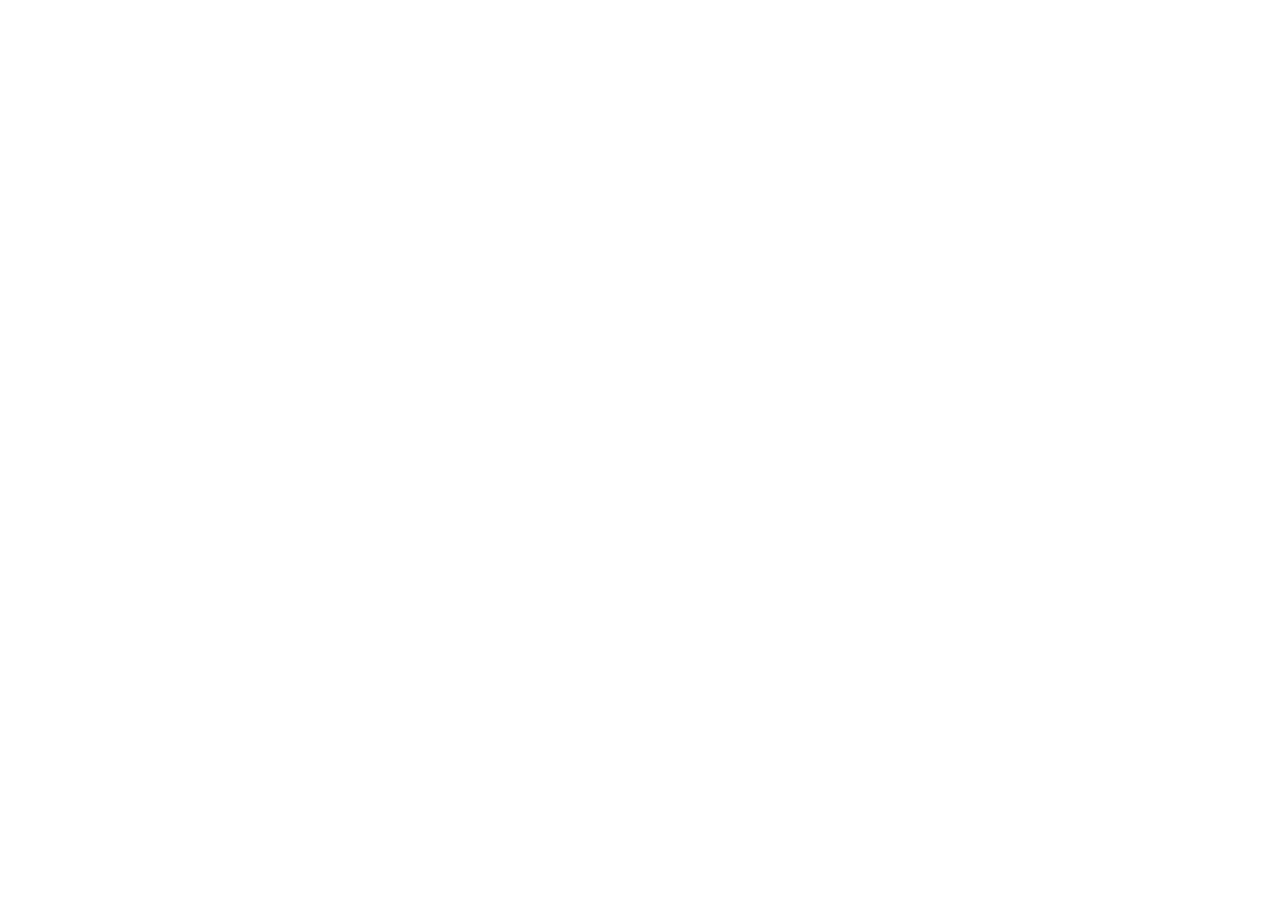
==== commit e706421d: "Redirect standalone calculator to METALXACT" ====
--- a/index.html
+++ b/index.html
@@ -1,289 +1,17 @@
-<!-- Copyright (c) 2026 LANGLITZ Metalle GmbH. All rights reserved. Copying, modification and redistribution of this source code are prohibited without prior written permission. -->
+<!-- Copyright (c) 2026 LANGLITZ Metalle GmbH. Alle Rechte vorbehalten. -->
 <!doctype html>
-<html lang="de" data-rights-owner="LANGLITZ Metalle GmbH">
+<html lang="de">
 <head>
   <meta charset="utf-8">
   <meta name="viewport" content="width=device-width, initial-scale=1">
-  <link rel="icon" type="image/png" href="[data-uri]">
-  <title>Metallgewicht-Rechner: Profile, Rohre & Bleche | METALXACT</title>
-  <meta name="description" content="Metallgewicht online berechnen: theoretische Masse und kg/m für Bleche, Stangen, Rohre sowie L-, U- und T-Profile aus Stahl, Edelstahl und weiteren Werkstoffen.">
-  <meta name="robots" content="index,follow,max-image-preview:large,max-snippet:-1,max-video-preview:-1">
-  <meta name="author" content="LANGLITZ Metalle GmbH">
-  <meta name="copyright" content="Copyright 2026 LANGLITZ Metalle GmbH. Alle Rechte vorbehalten.">
-  <meta name="rights" content="Quellcode, Design, Texte und Berechnungen sind Eigentum der LANGLITZ Metalle GmbH. Kopieren, Verändern und Weiterverbreiten nur mit vorheriger schriftlicher Zustimmung.">
-  <meta name="theme-color" content="#15385d">
-  <link rel="canonical" href="https://langlitzmetalle.github.io/metal-weight-calculator/">
-  <link rel="license" href="https://github.com/LanglitzMetalle/metal-weight-calculator/blob/main/LICENSE">
-  <link rel="sitemap" type="application/xml" href="https://langlitzmetalle.github.io/metal-weight-calculator/sitemap.xml">
-  <meta property="og:type" content="website">
-  <meta property="og:locale" content="de_DE">
-  <meta property="og:site_name" content="METALXACT">
-  <meta property="og:title" content="Metallgewicht-Rechner: Profile, Rohre & Bleche | METALXACT">
-  <meta property="og:description" content="Metallgewicht online berechnen: theoretische Masse und kg/m für Bleche, Stangen, Rohre sowie L-, U- und T-Profile aus Stahl, Edelstahl und weiteren Werkstoffen.">
-  <meta property="og:url" content="https://langlitzmetalle.github.io/metal-weight-calculator/">
-  <meta name="twitter:card" content="summary">
-  <meta name="twitter:title" content="Metallgewicht-Rechner: Profile, Rohre & Bleche | METALXACT">
-  <meta name="twitter:description" content="Metallgewicht online berechnen: theoretische Masse und kg/m für Bleche, Stangen, Rohre sowie L-, U- und T-Profile aus Stahl, Edelstahl und weiteren Werkstoffen.">
-  <link rel="stylesheet" href="styles.css?v=20261005-19">
-  <script type="application/ld+json">
-{
-  "@context": "https://schema.org",
-  "@graph": [
-    {
-      "@type": "Organization",
-      "@id": "https://www.metalxact.com/#organization",
-      "name": "LANGLITZ Metalle GmbH",
-      "alternateName": "METALXACT",
-      "url": "https://www.metalxact.com/"
-    },
-    {
-      "@type": "WebSite",
-      "@id": "https://langlitzmetalle.github.io/metal-weight-calculator/#website",
-      "url": "https://langlitzmetalle.github.io/metal-weight-calculator/",
-      "name": "METALXACT Metallwerkzeuge",
-      "alternateName": "METALXACT",
-      "inLanguage": "de-DE",
-      "publisher": {
-        "@id": "https://www.metalxact.com/#organization"
-      },
-      "copyrightHolder": {
-        "@id": "https://www.metalxact.com/#organization"
-      },
-      "copyrightYear": 2026,
-      "copyrightNotice": "© 2026 LANGLITZ Metalle GmbH. Alle Rechte vorbehalten.",
-      "license": "https://github.com/LanglitzMetalle/metal-weight-calculator/blob/main/LICENSE"
-    },
-    {
-      "@type": "WebPage",
-      "@id": "https://langlitzmetalle.github.io/metal-weight-calculator/#webpage",
-      "url": "https://langlitzmetalle.github.io/metal-weight-calculator/",
-      "name": "Metallgewicht-Rechner für Profile, Rohre und Bleche",
-      "description": "Metallgewicht online berechnen: theoretische Masse und kg/m für Bleche, Stangen, Rohre sowie L-, U- und T-Profile aus Stahl, Edelstahl und weiteren Werkstoffen.",
-      "isPartOf": {
-        "@id": "https://langlitzmetalle.github.io/metal-weight-calculator/#website"
-      },
-      "about": {
-        "@id": "https://langlitzmetalle.github.io/metal-weight-calculator/#calculator"
-      },
-      "mainEntity": {
-        "@id": "https://langlitzmetalle.github.io/metal-weight-calculator/#calculator"
-      },
-      "publisher": {
-        "@id": "https://www.metalxact.com/#organization"
-      },
-      "inLanguage": "de-DE",
-      "dateModified": "2026-10-05",
-      "keywords": "Metallgewicht berechnen, Blechgewicht, Rohrgewicht, Stabgewicht, Profilgewicht, Gewicht pro Meter, Stahl, Edelstahl, Aluminium",
-      "copyrightHolder": {
-        "@id": "https://www.metalxact.com/#organization"
-      },
-      "copyrightYear": 2026,
-      "copyrightNotice": "© 2026 LANGLITZ Metalle GmbH. Alle Rechte vorbehalten.",
-      "license": "https://github.com/LanglitzMetalle/metal-weight-calculator/blob/main/LICENSE"
-    },
-    {
-      "@type": "WebApplication",
-      "@id": "https://langlitzmetalle.github.io/metal-weight-calculator/#calculator",
-      "name": "METALXACT Metallgewicht-Rechner",
-      "url": "https://langlitzmetalle.github.io/metal-weight-calculator/",
-      "description": "Browserbasierter Rechner für theoretische Metallgewichte und Kilogramm pro Meter bei Blechen, Stangen, Rohren und ausgewählten Profilformen.",
-      "applicationCategory": "UtilitiesApplication",
-      "operatingSystem": "Any",
-      "browserRequirements": "JavaScript und ein moderner Webbrowser",
-      "isAccessibleForFree": true,
-      "inLanguage": "de-DE",
-      "provider": {
-        "@id": "https://www.metalxact.com/#organization"
-      },
-      "copyrightHolder": {
-        "@id": "https://www.metalxact.com/#organization"
-      },
-      "copyrightYear": 2026,
-      "copyrightNotice": "© 2026 LANGLITZ Metalle GmbH. Alle Rechte vorbehalten.",
-      "license": "https://github.com/LanglitzMetalle/metal-weight-calculator/blob/main/LICENSE"
-    }
-  ]
-}
-  </script>
+  <title>Weiterleitung zum METALXACT Gewichtsrechner</title>
+  <meta name="copyright" content="© 2026 LANGLITZ Metalle GmbH. Alle Rechte vorbehalten.">
+  <link rel="canonical" href="https://www.metalxact.com/service/gewichtsrechner-metallprofile-bleche/">
+  <meta http-equiv="refresh" content="0;url=https://www.metalxact.com/service/gewichtsrechner-metallprofile-bleche/">
+  <script>window.location.replace("https://www.metalxact.com/service/gewichtsrechner-metallprofile-bleche/");</script>
 </head>
 <body>
-  <main class="shell">
-    <nav class="topnav" aria-label="Seitennavigation">
-      <a class="topnav-brand" href="https://langlitzmetalle.github.io/" aria-label="METALXACT Startseite">
-        <img src="metalxact-logo.png" width="397" height="90" alt="METALXACT – Präzision und Qualität rund um Metall">
-      </a>
-      <a href="https://langlitzmetalle.github.io/">Home</a>
-      <a href="produkte.html">Produktübersicht</a>
-      <a href="produktkatalog.html">Produktkatalog</a>
-      <a href="pulverbeschichtung.html">Pulverbeschichtung</a>
-      <a class="nav-shop" href="https://www.metalxact.com/">METALXACT Shop</a>
-      <a class="nav-calculator active" href="index.html" aria-current="page">Gewichtsrechner</a>
-    </nav>
-    <header>
-      <p class="eyebrow">Online-Werkzeug von METALXACT</p>
-      <h1>Metallgewicht berechnen</h1>
-      <p class="intro">Berechnet die theoretische Masse einfacher Halbzeugformen. Alle Maße werden in Millimetern eingegeben.</p>
-    </header>
-
-    <section class="calculator" aria-labelledby="calculator-title">
-      <div class="form-panel">
-        <h2 id="calculator-title">Abmessungen</h2>
-
-        <label for="shape">Form</label>
-        <select id="shape">
-          <option value="plate">Blech / Flachmaterial</option>
-          <option value="round">Rundstab</option>
-          <option value="square">Vierkantstab</option>
-          <option value="rect">Rechteckstab</option>
-          <option value="hex">Sechskantstab</option>
-          <option value="tube-round">Rundrohr</option>
-          <option value="tube-square">Vierkantrohr</option>
-          <option value="tube-rect">Rechteckrohr</option>
-          <option value="angle">Winkelprofil (L)</option>
-          <option value="channel">U-Profil</option>
-          <option value="tee">T-Profil</option>
-        </select>
-
-        <label for="material">Material-Richtwert</label>
-        <select id="material">
-          <optgroup label="Stahl">
-            <option value="7850" data-note="Technischer Richtwert 7.850 kg/m³ für Stahl nach SSAB Referenzwert; tatsächliche Produktmasse und Toleranzen prüfen.">Stahl S235JR / 1.0038 – 7.850 kg/m³ (Richtwert)</option>
-            <option value="7850" data-note="Technischer Richtwert 7.850 kg/m³ für Stahl. Werkstoff DC01 / 1.0330; tatsächliche Produktmasse und Toleranzen prüfen.">Stahl DC01 / 1.0330 – 7.850 kg/m³ (Richtwert)</option>
-            <option value="7850" data-note="Technischer Richtwert 7.850 kg/m³ für die Stahlbasis. Die Masse der Zinkauflage ist nicht enthalten und hängt von der Beschichtung ab.">Stahl verzinkt DX51D / 1.0917 – 7.850 kg/m³ (Stahlbasis)</option>
-            <option value="7850" data-note="Technischer Richtwert 7.850 kg/m³ für Stahl. Werkstoff S235JRC+C / 1.0122; tatsächliche Produktmasse und Toleranzen prüfen.">Stahl S235JRC+C / 1.0122 – 7.850 kg/m³ (Richtwert)</option>
-            <option value="7850" data-note="Technischer Richtwert 7.850 kg/m³ für Stahl. Werkstoff S355J2 / 1.0577; tatsächliche Produktmasse und Toleranzen prüfen.">Stahl S355J2 / 1.0577 – 7.850 kg/m³ (Richtwert)</option>
-          </optgroup>
-          <optgroup label="Edelstahl – Werkstoffdatenblätter">
-            <option value="7900" data-note="METALXACT Werkstoffdatenblatt 1.4301: Dichte 7,9 kg/dm³.">Edelstahl 1.4301 (V2A) – 7.900 kg/m³</option>
-            <option value="7900" data-note="voestalpine BÖHLER Werkstoffdatenblatt A506 für 1.4305 / X8CrNiS18-9: Dichte 7,9 kg/dm³.">Edelstahl 1.4305 / X8CrNiS18-9 – 7.900 kg/m³</option>
-            <option value="8000" data-note="METALXACT Werkstoffdatenblatt 1.4404: Dichte 8,0 kg/dm³.">Edelstahl 1.4404 (V4A) – 8.000 kg/m³</option>
-            <option value="7900" data-note="METALXACT Werkstoffdatenblatt 1.4541: Dichte 7,9 kg/dm³.">Edelstahl 1.4541 – 7.900 kg/m³</option>
-            <option value="8000" data-note="METALXACT Werkstoffdatenblatt 1.4571: Dichte 8,0 kg/dm³.">Edelstahl 1.4571 – 8.000 kg/m³</option>
-          </optgroup>
-          <optgroup label="Aluminium – METALXACT Werkstoffdatenblätter">
-            <option value="2700" data-note="METALXACT Werkstoffdatenblatt EN AW-1050A (Al99,5): Dichte 2,70 kg/dm³.">Aluminium EN AW-1050A – 2.700 kg/m³</option>
-            <option value="2850" data-note="METALXACT Werkstoffdatenblatt EN AW-2007 (AlCu4PbMgMn): Dichte 2,85 kg/dm³.">Aluminium EN AW-2007 – 2.850 kg/m³</option>
-            <option value="2800" data-note="METALXACT Werkstoffdatenblatt EN AW-2017A (AlCu4MgSi): Dichte 2,80 kg/dm³.">Aluminium EN AW-2017A – 2.800 kg/m³</option>
-            <option value="2660" data-note="METALXACT Werkstoffdatenblatt EN AW-5083 (AlMg4,5Mn0,7): Dichte 2,66 kg/dm³.">Aluminium EN AW-5083 – 2.660 kg/m³</option>
-            <option value="2670" data-note="METALXACT Werkstoffdatenblatt EN AW-5754 (AlMg3): Dichte 2,67 kg/dm³.">Aluminium EN AW-5754 – 2.670 kg/m³</option>
-            <option value="2700" data-note="METALXACT Werkstoffdatenblatt EN AW-6060 (AlMgSi0,5): Dichte 2,70 kg/dm³.">Aluminium EN AW-6060 – 2.700 kg/m³</option>
-            <option value="2700" data-note="METALXACT Werkstoffdatenblatt EN AW-6082 (AlMgSi1): Dichte 2,70 kg/dm³.">Aluminium EN AW-6082 – 2.700 kg/m³</option>
-          </optgroup>
-          <optgroup label="Kupfer- und Messinglegierungen – Werkstoffdatenblätter">
-            <option value="8930" data-note="METALXACT Werkstoffdatenblatt CW004A Cu-ETP: Dichte 8,93 kg/dm³.">Kupfer CW004A / Cu-ETP – 8.930 kg/m³</option>
-            <option value="8900" data-note="Aurubis Werkstoffdatenblatt Cu-DHP / CW024A: Dichte 8,9 g/cm³.">Kupfer Cu-DHP / CW024A – 8.900 kg/m³</option>
-            <option value="8900" data-note="Aurubis Werkstoffangabe Cu-OF / CW008A: Dichte 8,9 g/cm³.">Kupfer Cu-OF / CW008A – 8.900 kg/m³</option>
-            <option value="8440" data-note="METALXACT Werkstoffdatenblatt CW508L CuZn37: Dichte 8,44 kg/dm³.">Messing CW508L / CuZn37 – 8.440 kg/m³</option>
-            <option value="8500" data-note="Diehl Brass Solutions Werkstoffdatenblatt CuZn39Pb3 / CW614N: Dichte 8,5 g/cm³.">Messing CuZn39Pb3 / CW614N – 8.500 kg/m³</option>
-            <option value="8720" data-note="METALXACT Werkstoffdatenblatt CC483K CuSn12-C: Dichte 8,72 g/cm³.">Bronze CC483K / CuSn12-C – 8.720 kg/m³</option>
-            <option value="8830" data-note="METALXACT Werkstoffdatenblatt CC493K CuSn7Zn4Pb7-C: Dichte 8,83 g/cm³.">Rotguss CC493K / CuSn7Zn4Pb7-C – 8.830 kg/m³</option>
-          </optgroup>
-          <optgroup label="Kunststoff">
-            <option value="1410" data-note="Technischer Richtwert für POM; im METALXACT Werkstoffdatenblatt-Bereich ist kein Dichtewert für POM veröffentlicht.">POM – 1.410 kg/m³ (Richtwert)</option>
-          </optgroup>
-        </select>
-
-        <div hidden aria-hidden="true">
-          <label for="density">Dichte in kg/m³</label>
-          <input id="density" type="number" min="1" step="1" value="7850" inputmode="decimal">
-          <p id="density-note" class="field-note">Technischer Richtwert 7.850 kg/m³ für Stahl nach SSAB Referenzwert; tatsächliche Produktmasse und Toleranzen prüfen.</p>
-        </div>
-        <div id="dimensions" class="dimensions"></div>
-
-        <label for="quantity">Stückzahl</label>
-        <input id="quantity" type="number" min="1" step="1" value="1" inputmode="numeric">
-
-        <p id="error" class="error" role="alert"></p>
-      </div>
-
-      <div class="result-panel" aria-live="polite">
-        <h2>Ergebnis</h2>
-        <p class="result-label">Gewicht je Stück</p>
-        <p class="result" id="weight-piece">–</p>
-        <p class="result-label">Gesamtgewicht</p>
-        <p class="result" id="weight-total">–</p>
-        <p class="result-label">Gewicht je Meter</p>
-        <p class="result small" id="weight-meter">–</p>
-        <p id="formula" class="formula"></p>
-        <div id="shape-visual" class="shape-visual" role="img" aria-label="Formdarstellung: Blech / Flachmaterial">
-          <svg viewBox="0 0 240 160" aria-hidden="true" focusable="false">
-            <defs>
-              <symbol id="mx-shape-plate" viewBox="0 0 240 160">
-                <rect class="shape-solid" x="25" y="62" width="190" height="36" rx="3"/>
-              </symbol>
-              <symbol id="mx-shape-round" viewBox="0 0 240 160">
-                <circle class="shape-solid" cx="120" cy="80" r="52"/>
-              </symbol>
-              <symbol id="mx-shape-square" viewBox="0 0 240 160">
-                <rect class="shape-solid" x="70" y="30" width="100" height="100" rx="2"/>
-              </symbol>
-              <symbol id="mx-shape-rect" viewBox="0 0 240 160">
-                <rect class="shape-solid" x="35" y="50" width="170" height="60" rx="2"/>
-              </symbol>
-              <symbol id="mx-shape-hex" viewBox="0 0 240 160">
-                <polygon class="shape-solid" points="88,25 152,25 184,80 152,135 88,135 56,80"/>
-              </symbol>
-              <symbol id="mx-shape-tube-round" viewBox="0 0 240 160">
-                <circle class="shape-solid" cx="120" cy="80" r="56"/>
-                <circle class="shape-cutout" cx="120" cy="80" r="34" fill="#10a19a" fill-opacity="1"/>
-              </symbol>
-              <symbol id="mx-shape-tube-square" viewBox="0 0 240 160">
-                <rect class="shape-solid" x="62" y="22" width="116" height="116" rx="3"/>
-                <rect class="shape-cutout" x="86" y="46" width="68" height="68" rx="2" fill="#10a19a" fill-opacity="1"/>
-              </symbol>
-              <symbol id="mx-shape-tube-rect" viewBox="0 0 240 160">
-                <rect class="shape-solid" x="30" y="43" width="180" height="74" rx="3"/>
-                <rect class="shape-cutout" x="58" y="62" width="124" height="36" rx="2" fill="#10a19a" fill-opacity="1"/>
-              </symbol>
-              <symbol id="mx-shape-angle" viewBox="0 0 240 160">
-                <path class="shape-solid" d="M48 24H82V108H192V136H48Z"/>
-              </symbol>
-              <symbol id="mx-shape-channel" viewBox="0 0 240 160">
-                <path class="shape-solid" d="M40 24H74V105H166V24H200V136H40Z"/>
-              </symbol>
-              <symbol id="mx-shape-tee" viewBox="0 0 240 160">
-                <path class="shape-solid" d="M38 24H202V56H137V136H103V56H38Z"/>
-              </symbol>
-            </defs>
-            <use id="shape-visual-use" href="#mx-shape-plate" fill="#fff" fill-opacity=".11" stroke="#fff" stroke-width="5" stroke-linejoin="round"/>
-          </svg>
-          <p id="shape-visual-label" class="shape-visual-label">Blech / Flachmaterial</p>
-        </div>
-      </div>
-    </section>
-
-
-    <section class="seo-content" aria-labelledby="seo-calculator-title">
-      <h2 id="seo-calculator-title">Metallgewicht und Gewicht pro Meter berechnen</h2>
-      <p>Der Rechner ermittelt das theoretische <strong>Blechgewicht, Stabgewicht, Rohrgewicht und Profilgewicht</strong> aus Querschnitt, Länge, Stückzahl und Dichte. Unterstützt werden Flachmaterial, Rundstab, Vierkantstab, Rechteckstab, Sechskantstab, Rundrohr, Vierkantrohr, Rechteckrohr sowie idealisierte L-, U- und T-Profile.</p>
-      <div class="semantic-grid">
-        <article><h3>Werkstoffe</h3><p>Die Auswahl enthält dokumentierte Dichten aus METALXACT und Herstellerdatenblättern für konkrete Aluminium-, Edelstahl-, Kupfer- und Messinglegierungen. Stahl und POM bleiben klar gekennzeichnete Richtwerte; die hinterlegte Dichte wird automatisch aus der Werkstoffauswahl übernommen.</p></article>
-        <article><h3>Ergebnisse in kg und kg/m</h3><p>Ausgegeben werden Gewicht je Stück, Gesamtgewicht und theoretisches Metergewicht. So lassen sich Zuschnitte und laufende Meter vergleichbar vorberechnen.</p></article>
-        <article><h3>Grenzen der Berechnung</h3><p>Das Ergebnis ersetzt keine Waage und keinen technischen Nachweis. Werkstoff, Norm, Lieferzustand, Toleranzen, Radien, Beschichtung und tatsächliche Abmessungen können die reale Masse verändern.</p></article>
-      </div>
-    </section>
-
-    <section class="notes">
-      <h2>Hinweise zur Verwendung</h2>
-      <ul>
-        <li>Das Ergebnis ist ein theoretischer Näherungswert. Reale Massen können durch Legierung, Toleranzen, Radien, Oberfläche und Fertigung abweichen.</li>
-        <li>Rohre, Winkel-, U- und T-Profile werden mit idealisierter, scharfkantiger Geometrie gerechnet; Eck- und Übergangsradien werden nicht berücksichtigt.</li>
-        <li>C-, H-, Z-, Solar-, Maschinenbau- und Normträgerprofile benötigen die Querschnittsdaten oder die Tabellenmasse des konkreten Produkts.</li>
-        <li>Für DX51D / 1.0917 bezieht sich 7.850 kg/m³ auf die Stahlbasis. Die zusätzliche Masse der Zinkauflage ist nicht enthalten.</li>
-        <li>Für Angebote, Konstruktion und Nachweise sind Werkstoffdaten, Norm, Lieferzustand und tatsächliche Abmessungen zu prüfen.</li>
-      </ul>
-    </section>
-
-    <footer>
-      <p><a href="produkte.html">Produktübersicht: Profile, Rohre, Stangen, Bleche und Kantteile</a></p>
-      <p><a href="produktkatalog.html">Produktkatalog ohne Preise: direkte Links zu den Produktgruppen</a></p>
-      <p><a href="pulverbeschichtung.html">Überblick: Pulverbeschichtung für Metall</a></p>
-      <p>Weitere Metallformen und Anfragewege: <a href="https://www.metalxact.com/formen/">METALXACT – Metallprofile nach Form</a>.</p>
-      <p>Der Rechner läuft vollständig im Browser und überträgt keine Eingabedaten.</p>
-      <p class="legal-links"><a href="https://www.metalxact.com/informationen/impressum/">Impressum</a> · <a href="https://www.metalxact.com/informationen/datenschutz/">Datenschutz</a></p>
-      <p class="copyright-notice"><strong>© 2026 LANGLITZ Metalle GmbH. Alle Rechte vorbehalten.</strong><br>Das Kopieren, Verändern oder Weiterverbreiten des Quellcodes ist ohne vorherige schriftliche Zustimmung untersagt.</p>
-    </footer>
-  </main>
-  <script src="app.js?v=20261005-6"></script>
+  <p>Der Gewichtsrechner befindet sich jetzt auf der METALXACT Website. <a href="https://www.metalxact.com/service/gewichtsrechner-metallprofile-bleche/">METALXACT Gewichtsrechner öffnen</a>.</p>
+  <p>© 2026 LANGLITZ Metalle GmbH. Alle Rechte vorbehalten.</p>
 </body>
 </html>
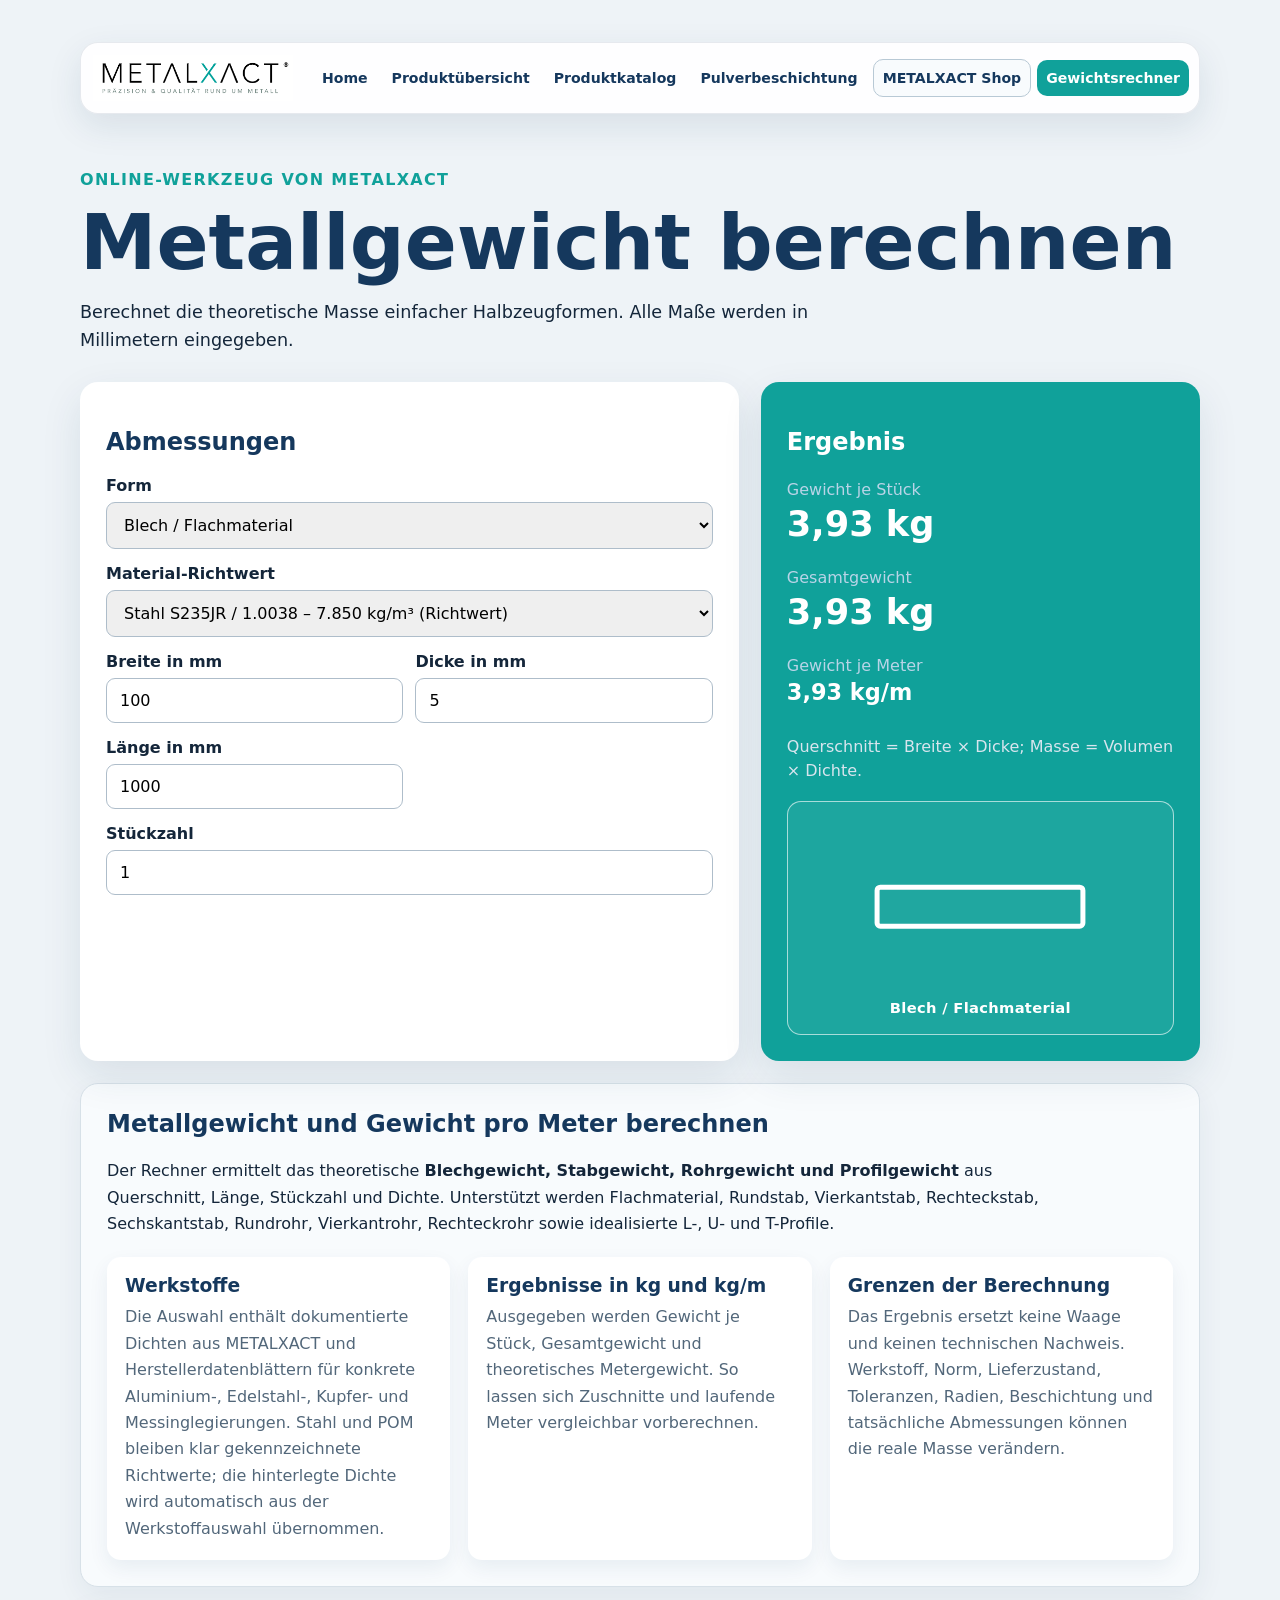
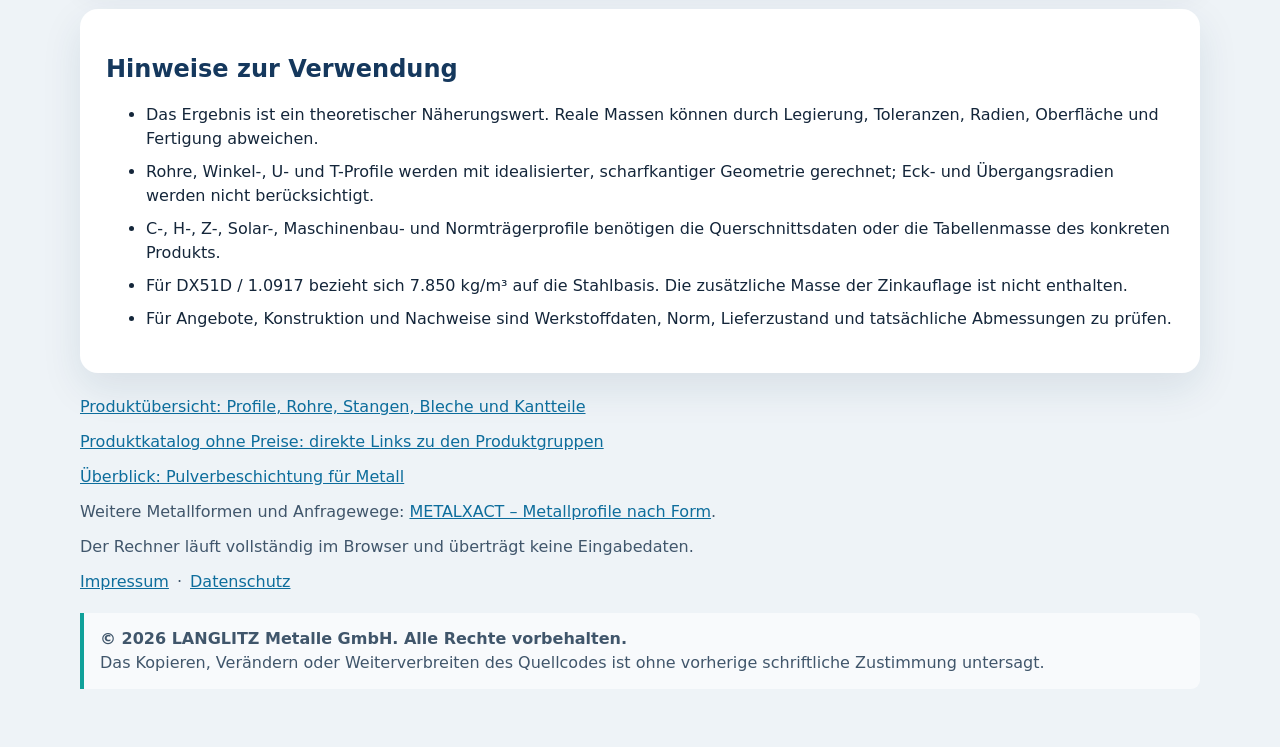
==== commit c086ed4d: "Restore standalone weight calculator Restore the working calculator page, restore internal calculato" ====
--- a/index.html
+++ b/index.html
@@ -1,17 +1,296 @@
-<!-- Copyright (c) 2026 LANGLITZ Metalle GmbH. Alle Rechte vorbehalten. -->
+<!-- Copyright (c) 2026 LANGLITZ Metalle GmbH. All rights reserved. Copying, modification and redistribution of this source code are prohibited without prior written permission. -->
 <!doctype html>
-<html lang="de">
+<html lang="de" data-rights-owner="LANGLITZ Metalle GmbH">
 <head>
   <meta charset="utf-8">
   <meta name="viewport" content="width=device-width, initial-scale=1">
-  <title>Weiterleitung zum METALXACT Gewichtsrechner</title>
-  <meta name="copyright" content="© 2026 LANGLITZ Metalle GmbH. Alle Rechte vorbehalten.">
-  <link rel="canonical" href="https://www.metalxact.com/service/gewichtsrechner-metallprofile-bleche/">
-  <meta http-equiv="refresh" content="0;url=https://www.metalxact.com/service/gewichtsrechner-metallprofile-bleche/">
-  <script>window.location.replace("https://www.metalxact.com/service/gewichtsrechner-metallprofile-bleche/");</script>
+  <link rel="icon" type="image/png" href="[data-uri]">
+  <title>Metallgewicht-Rechner: Profile, Rohre & Bleche | METALXACT</title>
+  <meta name="description" content="Metallgewicht online berechnen: theoretische Masse und kg/m für Bleche, Stangen, Rohre sowie L-, U- und T-Profile aus Stahl, Edelstahl und weiteren Werkstoffen.">
+  <meta name="robots" content="index,follow,max-image-preview:large,max-snippet:-1,max-video-preview:-1">
+  <meta name="author" content="LANGLITZ Metalle GmbH">
+  <meta name="copyright" content="Copyright 2026 LANGLITZ Metalle GmbH. Alle Rechte vorbehalten.">
+  <meta name="rights" content="Quellcode, Design, Texte und Berechnungen sind Eigentum der LANGLITZ Metalle GmbH. Kopieren, Verändern und Weiterverbreiten nur mit vorheriger schriftlicher Zustimmung.">
+  <meta name="theme-color" content="#15385d">
+  <link rel="canonical" href="https://langlitzmetalle.github.io/metal-weight-calculator/">
+  <link rel="describedby" href="/llms.txt">
+  <link rel="license" href="https://github.com/LanglitzMetalle/metal-weight-calculator/blob/main/LICENSE">
+  <link rel="sitemap" type="application/xml" href="https://langlitzmetalle.github.io/metal-weight-calculator/sitemap.xml">
+  <meta property="og:type" content="website">
+  <meta property="og:locale" content="de_DE">
+  <meta property="og:site_name" content="METALXACT">
+  <meta property="og:title" content="Metallgewicht-Rechner: Profile, Rohre & Bleche | METALXACT">
+  <meta property="og:description" content="Metallgewicht online berechnen: theoretische Masse und kg/m für Bleche, Stangen, Rohre sowie L-, U- und T-Profile aus Stahl, Edelstahl und weiteren Werkstoffen.">
+  <meta property="og:url" content="https://langlitzmetalle.github.io/metal-weight-calculator/">
+  <meta name="twitter:card" content="summary">
+  <meta name="twitter:title" content="Metallgewicht-Rechner: Profile, Rohre & Bleche | METALXACT">
+  <meta name="twitter:description" content="Metallgewicht online berechnen: theoretische Masse und kg/m für Bleche, Stangen, Rohre sowie L-, U- und T-Profile aus Stahl, Edelstahl und weiteren Werkstoffen.">
+  <meta property="og:image" content="https://langlitzmetalle.github.io/assets/products/metallxact-social-preview.jpg">
+  <meta property="og:image:alt" content="METALXACT Metallprofile und Pulverbeschichtung">
+  <meta name="twitter:image" content="https://langlitzmetalle.github.io/assets/products/metallxact-social-preview.jpg">
+  <meta name="twitter:image:alt" content="METALXACT Metallprofile und Pulverbeschichtung">
+  <link rel="stylesheet" href="styles.css?v=20261005-19">
+  <script type="application/ld+json">
+{
+  "@context": "https://schema.org",
+  "@graph": [
+    {
+      "@type": "Organization",
+      "@id": "https://www.metalxact.com/#organization",
+      "name": "LANGLITZ Metalle GmbH",
+      "alternateName": "METALXACT",
+      "url": "https://www.metalxact.com/"
+    },
+    {
+      "@type": "WebSite",
+      "@id": "https://langlitzmetalle.github.io/metal-weight-calculator/#website",
+      "url": "https://langlitzmetalle.github.io/metal-weight-calculator/",
+      "name": "METALXACT Metallwerkzeuge",
+      "alternateName": "METALXACT",
+      "inLanguage": "de-DE",
+      "publisher": {
+        "@id": "https://www.metalxact.com/#organization"
+      },
+      "copyrightHolder": {
+        "@id": "https://www.metalxact.com/#organization"
+      },
+      "copyrightYear": 2026,
+      "copyrightNotice": "© 2026 LANGLITZ Metalle GmbH. Alle Rechte vorbehalten.",
+      "license": "https://github.com/LanglitzMetalle/metal-weight-calculator/blob/main/LICENSE"
+    },
+    {
+      "@type": "WebPage",
+      "@id": "https://langlitzmetalle.github.io/metal-weight-calculator/#webpage",
+      "url": "https://langlitzmetalle.github.io/metal-weight-calculator/",
+      "name": "Metallgewicht-Rechner für Profile, Rohre und Bleche",
+      "description": "Metallgewicht online berechnen: theoretische Masse und kg/m für Bleche, Stangen, Rohre sowie L-, U- und T-Profile aus Stahl, Edelstahl und weiteren Werkstoffen.",
+      "isPartOf": {
+        "@id": "https://langlitzmetalle.github.io/metal-weight-calculator/#website"
+      },
+      "about": {
+        "@id": "https://langlitzmetalle.github.io/metal-weight-calculator/#calculator"
+      },
+      "mainEntity": {
+        "@id": "https://langlitzmetalle.github.io/metal-weight-calculator/#calculator"
+      },
+      "publisher": {
+        "@id": "https://www.metalxact.com/#organization"
+      },
+      "inLanguage": "de-DE",
+      "dateModified": "2026-10-05",
+      "keywords": "Metallgewicht berechnen, Blechgewicht, Rohrgewicht, Stabgewicht, Profilgewicht, Gewicht pro Meter, Stahl, Edelstahl, Aluminium",
+      "copyrightHolder": {
+        "@id": "https://www.metalxact.com/#organization"
+      },
+      "copyrightYear": 2026,
+      "copyrightNotice": "© 2026 LANGLITZ Metalle GmbH. Alle Rechte vorbehalten.",
+      "license": "https://github.com/LanglitzMetalle/metal-weight-calculator/blob/main/LICENSE"
+    },
+    {
+      "@type": "WebApplication",
+      "@id": "https://langlitzmetalle.github.io/metal-weight-calculator/#calculator",
+      "name": "METALXACT Metallgewicht-Rechner",
+      "url": "https://langlitzmetalle.github.io/metal-weight-calculator/",
+      "description": "Browserbasierter Rechner für theoretische Metallgewichte und Kilogramm pro Meter bei Blechen, Stangen, Rohren und ausgewählten Profilformen.",
+      "applicationCategory": "UtilitiesApplication",
+      "operatingSystem": "Any",
+      "browserRequirements": "JavaScript und ein moderner Webbrowser",
+      "isAccessibleForFree": true,
+      "inLanguage": "de-DE",
+      "provider": {
+        "@id": "https://www.metalxact.com/#organization"
+      },
+      "copyrightHolder": {
+        "@id": "https://www.metalxact.com/#organization"
+      },
+      "copyrightYear": 2026,
+      "copyrightNotice": "© 2026 LANGLITZ Metalle GmbH. Alle Rechte vorbehalten.",
+      "license": "https://github.com/LanglitzMetalle/metal-weight-calculator/blob/main/LICENSE"
+    }
+  ]
+}
+  </script>
 </head>
 <body>
-  <p>Der Gewichtsrechner befindet sich jetzt auf der METALXACT Website. <a href="https://www.metalxact.com/service/gewichtsrechner-metallprofile-bleche/">METALXACT Gewichtsrechner öffnen</a>.</p>
-  <p>© 2026 LANGLITZ Metalle GmbH. Alle Rechte vorbehalten.</p>
+  <main class="shell">
+    <nav class="topnav" aria-label="Seitennavigation">
+      <a class="topnav-brand" href="https://langlitzmetalle.github.io/" aria-label="METALXACT Startseite">
+        <img src="metalxact-logo.png" width="397" height="90" alt="METALXACT – Präzision und Qualität rund um Metall">
+      </a>
+      <a href="https://langlitzmetalle.github.io/">Home</a>
+      <a href="produkte.html">Produktübersicht</a>
+      <a href="produktkatalog.html">Produktkatalog</a>
+      <a href="pulverbeschichtung.html">Pulverbeschichtung</a>
+      <a class="nav-shop" href="https://www.metalxact.com/">METALXACT Shop</a>
+      <a class="nav-calculator active" href="index.html" aria-current="page">Gewichtsrechner</a>
+    </nav>
+    <header>
+      <p class="eyebrow">Online-Werkzeug von METALXACT</p>
+      <h1>Metallgewicht berechnen</h1>
+      <p class="intro">Berechnet die theoretische Masse einfacher Halbzeugformen. Alle Maße werden in Millimetern eingegeben.</p>
+    </header>
+
+    <section class="calculator" aria-labelledby="calculator-title">
+      <div class="form-panel">
+        <h2 id="calculator-title">Abmessungen</h2>
+
+        <label for="shape">Form</label>
+        <select id="shape">
+          <option value="plate">Blech / Flachmaterial</option>
+          <option value="round">Rundstab</option>
+          <option value="square">Vierkantstab</option>
+          <option value="rect">Rechteckstab</option>
+          <option value="hex">Sechskantstab</option>
+          <option value="tube-round">Rundrohr</option>
+          <option value="tube-square">Vierkantrohr</option>
+          <option value="tube-rect">Rechteckrohr</option>
+          <option value="angle">Winkelprofil (L)</option>
+          <option value="channel">U-Profil</option>
+          <option value="tee">T-Profil</option>
+        </select>
+
+        <label for="material">Material-Richtwert</label>
+        <select id="material">
+          <optgroup label="Stahl">
+            <option value="7850" data-note="Technischer Richtwert 7.850 kg/m³ für Stahl nach SSAB Referenzwert; tatsächliche Produktmasse und Toleranzen prüfen.">Stahl S235JR / 1.0038 – 7.850 kg/m³ (Richtwert)</option>
+            <option value="7850" data-note="Technischer Richtwert 7.850 kg/m³ für Stahl. Werkstoff DC01 / 1.0330; tatsächliche Produktmasse und Toleranzen prüfen.">Stahl DC01 / 1.0330 – 7.850 kg/m³ (Richtwert)</option>
+            <option value="7850" data-note="Technischer Richtwert 7.850 kg/m³ für die Stahlbasis. Die Masse der Zinkauflage ist nicht enthalten und hängt von der Beschichtung ab.">Stahl verzinkt DX51D / 1.0917 – 7.850 kg/m³ (Stahlbasis)</option>
+            <option value="7850" data-note="Technischer Richtwert 7.850 kg/m³ für Stahl. Werkstoff S235JRC+C / 1.0122; tatsächliche Produktmasse und Toleranzen prüfen.">Stahl S235JRC+C / 1.0122 – 7.850 kg/m³ (Richtwert)</option>
+            <option value="7850" data-note="Technischer Richtwert 7.850 kg/m³ für Stahl. Werkstoff S355J2 / 1.0577; tatsächliche Produktmasse und Toleranzen prüfen.">Stahl S355J2 / 1.0577 – 7.850 kg/m³ (Richtwert)</option>
+          </optgroup>
+          <optgroup label="Edelstahl – Werkstoffdatenblätter">
+            <option value="7900" data-note="METALXACT Werkstoffdatenblatt 1.4301: Dichte 7,9 kg/dm³.">Edelstahl 1.4301 (V2A) – 7.900 kg/m³</option>
+            <option value="7900" data-note="voestalpine BÖHLER Werkstoffdatenblatt A506 für 1.4305 / X8CrNiS18-9: Dichte 7,9 kg/dm³.">Edelstahl 1.4305 / X8CrNiS18-9 – 7.900 kg/m³</option>
+            <option value="8000" data-note="METALXACT Werkstoffdatenblatt 1.4404: Dichte 8,0 kg/dm³.">Edelstahl 1.4404 (V4A) – 8.000 kg/m³</option>
+            <option value="7900" data-note="METALXACT Werkstoffdatenblatt 1.4541: Dichte 7,9 kg/dm³.">Edelstahl 1.4541 – 7.900 kg/m³</option>
+            <option value="8000" data-note="METALXACT Werkstoffdatenblatt 1.4571: Dichte 8,0 kg/dm³.">Edelstahl 1.4571 – 8.000 kg/m³</option>
+          </optgroup>
+          <optgroup label="Aluminium – METALXACT Werkstoffdatenblätter">
+            <option value="2700" data-note="METALXACT Werkstoffdatenblatt EN AW-1050A (Al99,5): Dichte 2,70 kg/dm³.">Aluminium EN AW-1050A – 2.700 kg/m³</option>
+            <option value="2850" data-note="METALXACT Werkstoffdatenblatt EN AW-2007 (AlCu4PbMgMn): Dichte 2,85 kg/dm³.">Aluminium EN AW-2007 – 2.850 kg/m³</option>
+            <option value="2800" data-note="METALXACT Werkstoffdatenblatt EN AW-2017A (AlCu4MgSi): Dichte 2,80 kg/dm³.">Aluminium EN AW-2017A – 2.800 kg/m³</option>
+            <option value="2660" data-note="METALXACT Werkstoffdatenblatt EN AW-5083 (AlMg4,5Mn0,7): Dichte 2,66 kg/dm³.">Aluminium EN AW-5083 – 2.660 kg/m³</option>
+            <option value="2670" data-note="METALXACT Werkstoffdatenblatt EN AW-5754 (AlMg3): Dichte 2,67 kg/dm³.">Aluminium EN AW-5754 – 2.670 kg/m³</option>
+            <option value="2700" data-note="METALXACT Werkstoffdatenblatt EN AW-6060 (AlMgSi0,5): Dichte 2,70 kg/dm³.">Aluminium EN AW-6060 – 2.700 kg/m³</option>
+            <option value="2700" data-note="METALXACT Werkstoffdatenblatt EN AW-6082 (AlMgSi1): Dichte 2,70 kg/dm³.">Aluminium EN AW-6082 – 2.700 kg/m³</option>
+          </optgroup>
+          <optgroup label="Kupfer- und Messinglegierungen – Werkstoffdatenblätter">
+            <option value="8930" data-note="METALXACT Werkstoffdatenblatt CW004A Cu-ETP: Dichte 8,93 kg/dm³.">Kupfer CW004A / Cu-ETP – 8.930 kg/m³</option>
+            <option value="8900" data-note="Aurubis Werkstoffdatenblatt Cu-DHP / CW024A: Dichte 8,9 g/cm³.">Kupfer Cu-DHP / CW024A – 8.900 kg/m³</option>
+            <option value="8900" data-note="Aurubis Werkstoffangabe Cu-OF / CW008A: Dichte 8,9 g/cm³.">Kupfer Cu-OF / CW008A – 8.900 kg/m³</option>
+            <option value="8440" data-note="METALXACT Werkstoffdatenblatt CW508L CuZn37: Dichte 8,44 kg/dm³.">Messing CW508L / CuZn37 – 8.440 kg/m³</option>
+            <option value="8500" data-note="Diehl Brass Solutions Werkstoffdatenblatt CuZn39Pb3 / CW614N: Dichte 8,5 g/cm³.">Messing CuZn39Pb3 / CW614N – 8.500 kg/m³</option>
+            <option value="8720" data-note="METALXACT Werkstoffdatenblatt CC483K CuSn12-C: Dichte 8,72 g/cm³.">Bronze CC483K / CuSn12-C – 8.720 kg/m³</option>
+            <option value="8830" data-note="METALXACT Werkstoffdatenblatt CC493K CuSn7Zn4Pb7-C: Dichte 8,83 g/cm³.">Rotguss CC493K / CuSn7Zn4Pb7-C – 8.830 kg/m³</option>
+          </optgroup>
+          <optgroup label="Kunststoff">
+            <option value="1410" data-note="Technischer Richtwert für POM; im METALXACT Werkstoffdatenblatt-Bereich ist kein Dichtewert für POM veröffentlicht.">POM – 1.410 kg/m³ (Richtwert)</option>
+          </optgroup>
+        </select>
+
+        <div hidden aria-hidden="true">
+          <label for="density">Dichte in kg/m³</label>
+          <input id="density" type="number" min="1" step="1" value="7850" inputmode="decimal">
+          <p id="density-note" class="field-note">Technischer Richtwert 7.850 kg/m³ für Stahl nach SSAB Referenzwert; tatsächliche Produktmasse und Toleranzen prüfen.</p>
+        </div>
+        <div id="dimensions" class="dimensions"></div>
+
+        <label for="quantity">Stückzahl</label>
+        <input id="quantity" type="number" min="1" step="1" value="1" inputmode="numeric">
+
+        <p id="error" class="error" role="alert"></p>
+      </div>
+
+      <div class="result-panel" aria-live="polite">
+        <h2>Ergebnis</h2>
+        <p class="result-label">Gewicht je Stück</p>
+        <p class="result" id="weight-piece">–</p>
+        <p class="result-label">Gesamtgewicht</p>
+        <p class="result" id="weight-total">–</p>
+        <p class="result-label">Gewicht je Meter</p>
+        <p class="result small" id="weight-meter">–</p>
+        <p id="formula" class="formula"></p>
+        <div id="shape-visual" class="shape-visual" role="img" aria-label="Formdarstellung: Blech / Flachmaterial">
+          <svg viewBox="0 0 240 160" aria-hidden="true" focusable="false">
+            <defs>
+              <symbol id="mx-shape-plate" viewBox="0 0 240 160">
+                <rect class="shape-solid" x="25" y="62" width="190" height="36" rx="3"/>
+              </symbol>
+              <symbol id="mx-shape-round" viewBox="0 0 240 160">
+                <circle class="shape-solid" cx="120" cy="80" r="52"/>
+              </symbol>
+              <symbol id="mx-shape-square" viewBox="0 0 240 160">
+                <rect class="shape-solid" x="70" y="30" width="100" height="100" rx="2"/>
+              </symbol>
+              <symbol id="mx-shape-rect" viewBox="0 0 240 160">
+                <rect class="shape-solid" x="35" y="50" width="170" height="60" rx="2"/>
+              </symbol>
+              <symbol id="mx-shape-hex" viewBox="0 0 240 160">
+                <polygon class="shape-solid" points="88,25 152,25 184,80 152,135 88,135 56,80"/>
+              </symbol>
+              <symbol id="mx-shape-tube-round" viewBox="0 0 240 160">
+                <circle class="shape-solid" cx="120" cy="80" r="56"/>
+                <circle class="shape-cutout" cx="120" cy="80" r="34" fill="#10a19a" fill-opacity="1"/>
+              </symbol>
+              <symbol id="mx-shape-tube-square" viewBox="0 0 240 160">
+                <rect class="shape-solid" x="62" y="22" width="116" height="116" rx="3"/>
+                <rect class="shape-cutout" x="86" y="46" width="68" height="68" rx="2" fill="#10a19a" fill-opacity="1"/>
+              </symbol>
+              <symbol id="mx-shape-tube-rect" viewBox="0 0 240 160">
+                <rect class="shape-solid" x="30" y="43" width="180" height="74" rx="3"/>
+                <rect class="shape-cutout" x="58" y="62" width="124" height="36" rx="2" fill="#10a19a" fill-opacity="1"/>
+              </symbol>
+              <symbol id="mx-shape-angle" viewBox="0 0 240 160">
+                <path class="shape-solid" d="M48 24H82V108H192V136H48Z"/>
+              </symbol>
+              <symbol id="mx-shape-channel" viewBox="0 0 240 160">
+                <path class="shape-solid" d="M40 24H74V105H166V24H200V136H40Z"/>
+              </symbol>
+              <symbol id="mx-shape-tee" viewBox="0 0 240 160">
+                <path class="shape-solid" d="M38 24H202V56H137V136H103V56H38Z"/>
+              </symbol>
+            </defs>
+            <use id="shape-visual-use" href="#mx-shape-plate" fill="#fff" fill-opacity=".11" stroke="#fff" stroke-width="5" stroke-linejoin="round"/>
+          </svg>
+          <p id="shape-visual-label" class="shape-visual-label">Blech / Flachmaterial</p>
+        </div>
+      </div>
+    </section>
+
+
+    <section class="seo-content" aria-labelledby="seo-calculator-title">
+      <h2 id="seo-calculator-title">Metallgewicht und Gewicht pro Meter berechnen</h2>
+      <p>Der Rechner ermittelt das theoretische <strong>Blechgewicht, Stabgewicht, Rohrgewicht und Profilgewicht</strong> aus Querschnitt, Länge, Stückzahl und Dichte. Unterstützt werden Flachmaterial, Rundstab, Vierkantstab, Rechteckstab, Sechskantstab, Rundrohr, Vierkantrohr, Rechteckrohr sowie idealisierte L-, U- und T-Profile.</p>
+      <div class="semantic-grid">
+        <article><h3>Werkstoffe</h3><p>Die Auswahl enthält dokumentierte Dichten aus METALXACT und Herstellerdatenblättern für konkrete Aluminium-, Edelstahl-, Kupfer- und Messinglegierungen. Stahl und POM bleiben klar gekennzeichnete Richtwerte; die hinterlegte Dichte wird automatisch aus der Werkstoffauswahl übernommen.</p></article>
+        <article><h3>Ergebnisse in kg und kg/m</h3><p>Ausgegeben werden Gewicht je Stück, Gesamtgewicht und theoretisches Metergewicht. So lassen sich Zuschnitte und laufende Meter vergleichbar vorberechnen.</p></article>
+        <article><h3>Grenzen der Berechnung</h3><p>Das Ergebnis ersetzt keine Waage und keinen technischen Nachweis. Werkstoff, Norm, Lieferzustand, Toleranzen, Radien, Beschichtung und tatsächliche Abmessungen können die reale Masse verändern.</p></article>
+      </div>
+    </section>
+
+    <section class="notes">
+      <h2>Hinweise zur Verwendung</h2>
+      <ul>
+        <li>Das Ergebnis ist ein theoretischer Näherungswert. Reale Massen können durch Legierung, Toleranzen, Radien, Oberfläche und Fertigung abweichen.</li>
+        <li>Rohre, Winkel-, U- und T-Profile werden mit idealisierter, scharfkantiger Geometrie gerechnet; Eck- und Übergangsradien werden nicht berücksichtigt.</li>
+        <li>C-, H-, Z-, Solar-, Maschinenbau- und Normträgerprofile benötigen die Querschnittsdaten oder die Tabellenmasse des konkreten Produkts.</li>
+        <li>Für DX51D / 1.0917 bezieht sich 7.850 kg/m³ auf die Stahlbasis. Die zusätzliche Masse der Zinkauflage ist nicht enthalten.</li>
+        <li>Für Angebote, Konstruktion und Nachweise sind Werkstoffdaten, Norm, Lieferzustand und tatsächliche Abmessungen zu prüfen.</li>
+      </ul>
+    </section>
+
+    <footer>
+      <p><a href="produkte.html">Produktübersicht: Profile, Rohre, Stangen, Bleche und Kantteile</a></p>
+      <p><a href="produktkatalog.html">Produktkatalog ohne Preise: direkte Links zu den Produktgruppen</a></p>
+      <p><a href="pulverbeschichtung.html">Überblick: Pulverbeschichtung für Metall</a></p>
+      <p>Weitere Metallformen und Anfragewege: <a href="https://www.metalxact.com/formen/">METALXACT – Metallprofile nach Form</a>.</p>
+      <p>Der Rechner läuft vollständig im Browser und überträgt keine Eingabedaten.</p>
+      <p class="legal-links"><a href="https://www.metalxact.com/informationen/impressum/">Impressum</a> · <a href="https://www.metalxact.com/informationen/datenschutz/">Datenschutz</a></p>
+      <p class="copyright-notice"><strong>© 2026 LANGLITZ Metalle GmbH. Alle Rechte vorbehalten.</strong><br>Das Kopieren, Verändern oder Weiterverbreiten des Quellcodes ist ohne vorherige schriftliche Zustimmung untersagt.</p>
+    </footer>
+  </main>
+  <script src="app.js?v=20261005-6"></script>
 </body>
 </html>
+
+
--- a/styles.css
+++ b/styles.css
@@ -0,0 +1,135 @@
+/*
+ * Copyright (c) 2026 LANGLITZ Metalle GmbH. All rights reserved.
+ * Copying, modification and redistribution are prohibited without prior written permission.
+ */
+
+:root {
+  color-scheme: light;
+  font-family: Inter, ui-sans-serif, system-ui, -apple-system, BlinkMacSystemFont, "Segoe UI", sans-serif;
+  color: #14263a;
+  background: #eef3f7;
+}
+
+* { box-sizing: border-box; }
+body { margin: 0; }
+.shell { width: min(1120px, calc(100% - 32px)); margin: 0 auto; padding: 42px 0; }
+header { margin-bottom: 28px; }
+.topnav { display: flex; flex-wrap: nowrap; align-items: center; gap: 6px; margin-bottom: 56px; padding: 10px; border: 1px solid rgba(21, 56, 93, .1); border-radius: 18px; background: rgba(255, 255, 255, .9); box-shadow: 0 12px 34px rgba(21, 56, 93, .1); }
+.topnav a { padding: 10px 9px; border-radius: 10px; color: #15385d; font-size: .88rem; font-weight: 780; text-decoration: none; white-space: nowrap; transition: background-color .16s ease, color .16s ease, transform .16s ease; }
+.topnav a.topnav-brand,
+.topnav a.topnav-brand:hover,
+.topnav a.topnav-brand:focus,
+.topnav a.topnav-brand:active {
+  display: block;
+  width: clamp(168px, 18vw, 200px);
+  height: 50px;
+  margin: 0 auto 0 2px;
+  padding: 0;
+  background: transparent;
+  transform: none !important;
+  transition: none;
+}
+.topnav-brand img { display: block; width: 100%; height: 100%; object-fit: contain; }
+.sr-only { position: absolute; width: 1px; height: 1px; padding: 0; margin: -1px; overflow: hidden; clip: rect(0, 0, 0, 0); white-space: nowrap; border: 0; }
+.topnav a:hover { background: #e8f0f6; color: #0f2e4d; transform: translateY(-1px); }
+.topnav a.active { background: #15385d; color: #fff; }
+.topnav a.nav-shop { border: 1px solid #b8c9d5; background: #f8fbfd; }
+.topnav a.nav-shop:hover { border-color: #15385d; background: #edf4f8; }
+.topnav a.nav-calculator { background: #10a19a; color: #fff; }
+.topnav a.nav-calculator:hover, .topnav a.nav-calculator:focus-visible { background: #15385d; color: #fff; }
+.eyebrow { color: #10a19a; font-weight: 800; letter-spacing: .08em; text-transform: uppercase; }
+h1 { margin: 8px 0; font-size: clamp(2.2rem, 7vw, 4.8rem); line-height: .98; color: #15385d; }
+h2 { color: #15385d; }
+.intro { max-width: 760px; font-size: 1.1rem; line-height: 1.6; }
+.hero-actions { display: flex; flex-wrap: wrap; gap: 12px; margin-top: 24px; }
+.button-link { display: inline-block; padding: 12px 16px; border-radius: 9px; background: #10a19a; color: #fff; font-weight: 800; text-decoration: none; }
+.button-link:hover, .button-link:focus-visible { background: #15385d; }
+.button-link.secondary { background: #15385d; }
+.calculator { display: grid; grid-template-columns: minmax(0, 1.2fr) minmax(280px, .8fr); gap: 22px; }
+.form-panel, .result-panel, .notes { background: #fff; border-radius: 18px; padding: 26px; box-shadow: 0 15px 40px rgba(21, 56, 93, .1); }
+label { display: block; margin: 15px 0 7px; font-weight: 700; }
+.field-note { margin: 7px 0 0; color: #52677a; font-size: .9rem; line-height: 1.45; }
+input, select, button { width: 100%; border-radius: 9px; border: 1px solid #aebdca; padding: 12px 13px; font: inherit; }
+input:focus, select:focus { outline: 3px solid rgba(26, 114, 160, .2); border-color: #1a72a0; }
+.dimensions { display: grid; grid-template-columns: repeat(2, minmax(0, 1fr)); gap: 0 12px; }
+button { margin-top: 22px; border: 0; background: #10a19a; color: #fff; font-weight: 800; cursor: pointer; }
+button:hover, button:focus-visible { background: #15385d; }
+.result-panel { background: #10a19a; color: #fff; }
+.result-panel h2 { color: #fff; }
+.result-label { margin: 24px 0 4px; color: #b9d4e7; }
+.result { margin: 0; font-weight: 850; font-size: 2.2rem; }
+.result.small { font-size: 1.4rem; }
+.formula { margin-top: 30px; color: #d8e5ee; line-height: 1.5; }
+.shape-visual { display: grid; place-items: center; margin-top: 18px; min-height: 205px; padding: 18px; border: 1.5px solid rgba(255, 255, 255, .62); border-radius: 14px; background: rgba(255, 255, 255, .055); }
+.shape-visual svg { display: block; width: min(100%, 260px); height: auto; overflow: visible; }
+.shape-visual .shape-solid { fill: rgba(255, 255, 255, .11); stroke: #fff; stroke-width: 5; stroke-linejoin: round; vector-effect: non-scaling-stroke; }
+.shape-visual .shape-cutout { fill: #10a19a; stroke: #fff; stroke-width: 5; stroke-linejoin: round; vector-effect: non-scaling-stroke; }
+.shape-visual-label { margin: 6px 0 0; color: #fff; font-size: .92rem; font-weight: 800; letter-spacing: .02em; text-align: center; }
+.error { min-height: 1.4em; color: #a32616; font-weight: 700; }
+.notes { margin-top: 22px; }
+.notes li { margin-bottom: 9px; line-height: 1.5; }
+.catalog { display: grid; grid-template-columns: repeat(2, minmax(0, 1fr)); gap: 20px; }
+.catalog-card { background: #fff; border-radius: 18px; padding: 24px; box-shadow: 0 15px 40px rgba(21, 56, 93, .1); }
+.catalog-card h2 { margin-top: 0; }
+.catalog-card p { color: #52677a; line-height: 1.5; }
+.catalog-card ul { columns: 2; column-gap: 24px; padding-left: 20px; }
+.catalog-card li { break-inside: avoid; margin-bottom: 9px; }
+.catalog-card a { text-underline-offset: 3px; }
+.catalog-card.compact ul { columns: 1; }
+.catalog-jump { display: flex; flex-wrap: wrap; gap: 10px; margin: 0 0 22px; padding: 0; list-style: none; }
+.catalog-jump a { display: inline-block; padding: 9px 13px; border: 1px solid #c7d3dc; border-radius: 999px; background: #fff; color: #15385d; font-weight: 750; text-decoration: none; }
+.catalog-jump a:hover { border-color: #15385d; background: #15385d; color: #fff; }
+.catalog-section { margin-top: 24px; scroll-margin-top: 20px; }
+.catalog-section > h2 { margin: 0 0 14px; font-size: 1.75rem; }
+.catalog-section .catalog { align-items: start; }
+.catalog-list { margin: 0; padding-left: 20px; columns: 2; column-gap: 24px; }
+.catalog-list li { break-inside: avoid; margin-bottom: 10px; line-height: 1.4; }
+.catalog-list a { text-underline-offset: 3px; }
+.catalog-source { color: #52677a; font-size: .94rem; line-height: 1.55; }
+.fact-grid { display: grid; grid-template-columns: repeat(3, minmax(0, 1fr)); gap: 20px; margin-bottom: 20px; }
+.fact-card, .process-section { background: #fff; border-radius: 18px; padding: 24px; box-shadow: 0 15px 40px rgba(21, 56, 93, .1); }
+.fact-card h2 { margin: 8px 0; }
+.fact-card p { margin-bottom: 0; color: #52677a; line-height: 1.55; }
+.fact-value { color: #10a19a; font-size: 2rem; font-weight: 850; }
+.coating-catalog { margin-bottom: 20px; }
+.coating-catalog .catalog-card ul { columns: 1; }
+.process-section h2 { margin-top: 0; }
+.process-list { display: grid; grid-template-columns: repeat(3, minmax(0, 1fr)); gap: 16px; padding: 0; list-style: none; counter-reset: process; }
+.process-list li { counter-increment: process; border-left: 4px solid #10a19a; padding: 4px 0 4px 16px; }
+.process-list li::before { content: "0" counter(process); display: block; margin-bottom: 8px; color: #10a19a; font-weight: 850; }
+.process-list strong, .process-list span { display: block; }
+.process-list span { margin-top: 8px; color: #52677a; line-height: 1.55; }
+footer { margin-top: 24px; color: #40566b; }
+.legal-links { display: flex; flex-wrap: wrap; gap: 8px; align-items: center; }
+.copyright-notice { margin-top: 22px; padding: 14px 16px; border-left: 4px solid #10a19a; background: rgba(255, 255, 255, .62); border-radius: 0 9px 9px 0; line-height: 1.5; }
+a { color: #0d6d9c; }
+
+@media (max-width: 980px) {
+  .topnav { flex-wrap: wrap; align-items: stretch; }
+  .topnav a.topnav-brand { flex: 1 0 100%; width: 100%; margin: 2px 0 7px; }
+  .topnav-brand img { width: min(220px, 78vw); margin: 0 auto; }
+  .topnav a:not(.topnav-brand) { flex: 1 1 160px; text-align: center; }
+}
+
+@media (max-width: 760px) {
+  .calculator { grid-template-columns: 1fr; }
+  .catalog { grid-template-columns: 1fr; }
+  .fact-grid, .process-list { grid-template-columns: 1fr; }
+  .dimensions { grid-template-columns: 1fr; }
+  .catalog-card ul { columns: 1; }
+  .catalog-list { columns: 1; }
+  .shell { padding: 30px 0; }
+}
+
+
+/* SEO content and visible breadcrumb navigation */
+.breadcrumbs { display: flex; align-items: center; flex-wrap: wrap; gap: 8px; margin: 18px 0 4px; color: #52677a; font-size: .94rem; }
+.breadcrumbs a { color: #15385d; font-weight: 700; text-underline-offset: 3px; }
+.seo-content { margin-top: 22px; padding: 26px; border: 1px solid #d7e1e8; border-radius: 18px; background: #f8fbfd; box-shadow: 0 10px 28px rgba(21, 56, 93, .06); }
+.seo-content h2 { margin-top: 0; }
+.seo-content p { max-width: 980px; line-height: 1.65; }
+.semantic-grid { display: grid; grid-template-columns: repeat(3, minmax(0, 1fr)); gap: 18px; margin-top: 20px; }
+.semantic-grid article { padding: 18px; border-radius: 14px; background: #fff; box-shadow: 0 8px 20px rgba(21, 56, 93, .07); }
+.semantic-grid h3 { margin: 0 0 8px; color: #15385d; }
+.semantic-grid p { margin: 0; color: #52677a; }
+@media (max-width: 760px) { .semantic-grid { grid-template-columns: 1fr; } .seo-content { padding: 21px; } }
